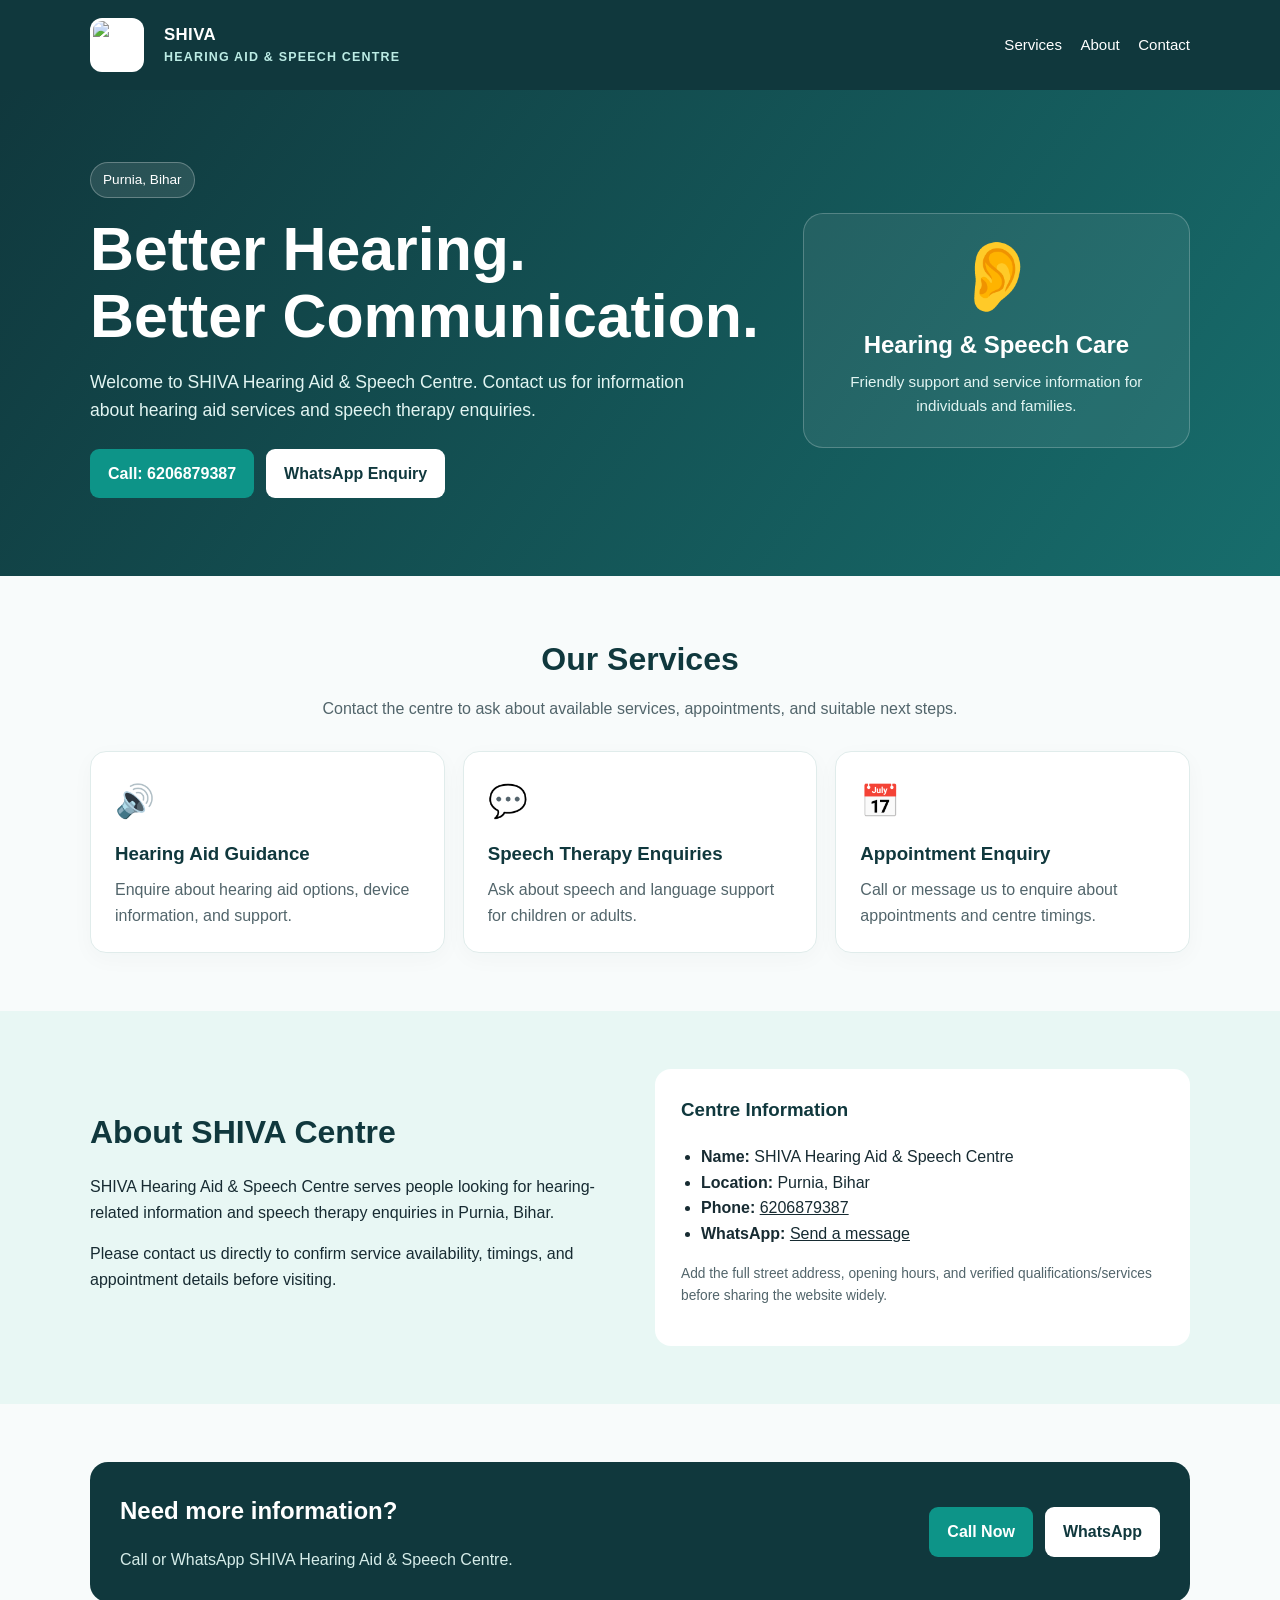
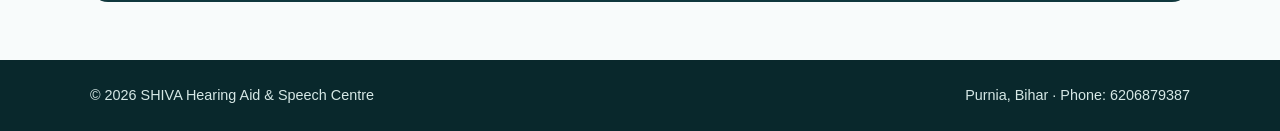
==== index.html @ d4c4bd9f "Rename html.html to index.html" ====
<!DOCTYPE html>
<html lang="en">
<head>
  <meta charset="UTF-8">
  <meta name="viewport" content="width=device-width, initial-scale=1">
  <meta name="description" content="SHIVA Hearing Aid & Speech Centre in Purnia, Bihar. Contact us for hearing aid and speech therapy enquiries.">
  <title>SHIVA Hearing Aid & Speech Centre | Purnia, Bihar</title>
  <style>
    :root{--navy:#10383d;--teal:#0d9488;--mint:#e8f7f4;--ink:#172b32;--muted:#52656b;--white:#fff}
    *{box-sizing:border-box}
    html{scroll-behavior:smooth}
    body{margin:0;font-family:Arial,Helvetica,sans-serif;color:var(--ink);line-height:1.6;background:#f8fbfb}
    a{color:inherit}
    .wrap{width:min(1100px,92%);margin:auto}
    header{background:var(--navy);color:#fff}
    nav{display:flex;align-items:center;justify-content:space-between;gap:16px;padding:18px 0;flex-wrap:wrap}
    .brand{font-weight:800;letter-spacing:.4px;font-size:1.05rem}
    .brand span{display:block;color:#bcece5;font-weight:600;font-size:.78rem;letter-spacing:1.2px}
    nav a{text-decoration:none;font-size:.94rem;margin-left:14px}
    .hero{padding:72px 0 78px;background:linear-gradient(125deg,#10383d,#176d6c);color:white}
    .hero-grid{display:grid;grid-template-columns:1.4fr .8fr;gap:35px;align-items:center}
    .eyebrow{display:inline-block;background:#ffffff1b;border:1px solid #ffffff45;padding:6px 12px;border-radius:30px;font-size:.85rem}
    h1{font-size:clamp(2.2rem,5vw,3.8rem);line-height:1.1;margin:18px 0}
    .hero p{font-size:1.1rem;color:#e2f5f2;max-width:620px}
    .actions{display:flex;gap:12px;flex-wrap:wrap;margin-top:25px}
    .btn{display:inline-block;text-decoration:none;font-weight:700;padding:12px 18px;border-radius:9px;background:var(--teal);color:#fff}
    .btn.light{background:#fff;color:var(--navy)}
    .hero-card{background:#ffffff12;border:1px solid #ffffff38;border-radius:20px;padding:28px;text-align:center}
    .ear-icon{font-size:4.3rem;line-height:1}
    .hero-card h2{margin:15px 0 6px}
    .hero-card p{font-size:.95rem;margin:0}
    section{padding:58px 0}
    .section-title{text-align:center;margin:0 0 10px;font-size:2rem;color:var(--navy)}
    .section-intro{text-align:center;max-width:680px;margin:0 auto 30px;color:var(--muted)}
    .cards{display:grid;grid-template-columns:repeat(3,1fr);gap:18px}
    .card{background:white;border:1px solid #e0eceb;border-radius:16px;padding:24px;box-shadow:0 6px 22px #10383d08}
    .icon{font-size:2rem}
    .card h3{color:var(--navy);margin:12px 0 8px}
    .card p{color:var(--muted);margin:0}
    .about{background:var(--mint)}
    .about-grid{display:grid;grid-template-columns:1fr 1fr;gap:30px;align-items:center}
    .about-panel{background:white;border-radius:16px;padding:26px}
    .about-panel ul{padding-left:20px}
    .contact-box{background:var(--navy);color:white;border-radius:18px;padding:30px;display:flex;justify-content:space-between;align-items:center;gap:20px;flex-wrap:wrap}
    .contact-box p{color:#d5ece9;margin-bottom:0}
    .contact-box h2{margin:0}
    footer{padding:24px 0;background:#09282c;color:#d6e8e6;font-size:.9rem}
    footer .wrap{display:flex;justify-content:space-between;gap:10px;flex-wrap:wrap}
    .note{font-size:.86rem;color:var(--muted)}
    @media(max-width:760px){.hero-grid,.about-grid{grid-template-columns:1fr}.hero{padding:52px 0}.hero-card{max-width:420px}.cards{grid-template-columns:1fr}.navlinks{width:100%;margin-top:8px}.navlinks a{margin:0 12px 0 0}.contact-box{align-items:flex-start}}
  
    .logo-img{width:54px;height:54px;object-fit:contain;background:#fff;border-radius:12px;padding:3px;vertical-align:middle;margin-right:10px}
    .brand-row{display:flex;align-items:center;gap:10px}
    .brand-row .brand{display:block}
    .footer-logo{width:38px;height:38px;object-fit:contain;background:#fff;border-radius:8px;padding:2px;vertical-align:middle;margin-right:8px}
  </style>
</head>
<body>
<header>
  <div class="wrap">
    <nav>
      <div class="brand-row"><img class="logo-img" src="shiva-logo.png" alt="SHIVA Hearing Aid &amp; Speech Centre logo"><div class="brand">SHIVA <span>HEARING AID &amp; SPEECH CENTRE</span></div></div>
      <div class="navlinks">
        <a href="#services">Services</a>
        <a href="#about">About</a>
        <a href="#contact">Contact</a>
      </div>
    </nav>
  </div>
</header>

<main>
  <section class="hero">
    <div class="wrap hero-grid">
      <div>
        <span class="eyebrow">Purnia, Bihar</span>
        <h1>Better Hearing.<br>Better Communication.</h1>
        <p>Welcome to SHIVA Hearing Aid &amp; Speech Centre. Contact us for information about hearing aid services and speech therapy enquiries.</p>
        <div class="actions">
          <a class="btn" href="tel:+916206879387">Call: 6206879387</a>
          <a class="btn light" href="https://wa.me/916206879387?text=Hello%20SHIVA%20Hearing%20Aid%20%26%20Speech%20Centre%2C%20I%20want%20to%20make%20an%20enquiry." target="_blank" rel="noopener">WhatsApp Enquiry</a>
        </div>
      </div>
      <div class="hero-card">
        <div class="ear-icon" aria-hidden="true">👂</div>
        <h2>Hearing &amp; Speech Care</h2>
        <p>Friendly support and service information for individuals and families.</p>
      </div>
    </div>
  </section>

  <section id="services">
    <div class="wrap">
      <h2 class="section-title">Our Services</h2>
      <p class="section-intro">Contact the centre to ask about available services, appointments, and suitable next steps.</p>
      <div class="cards">
        <article class="card">
          <div class="icon" aria-hidden="true">🔊</div>
          <h3>Hearing Aid Guidance</h3>
          <p>Enquire about hearing aid options, device information, and support.</p>
        </article>
        <article class="card">
          <div class="icon" aria-hidden="true">💬</div>
          <h3>Speech Therapy Enquiries</h3>
          <p>Ask about speech and language support for children or adults.</p>
        </article>
        <article class="card">
          <div class="icon" aria-hidden="true">📅</div>
          <h3>Appointment Enquiry</h3>
          <p>Call or message us to enquire about appointments and centre timings.</p>
        </article>
      </div>
    </div>
  </section>

  <section class="about" id="about">
    <div class="wrap about-grid">
      <div>
        <h2 class="section-title" style="text-align:left">About SHIVA Centre</h2>
        <p>SHIVA Hearing Aid &amp; Speech Centre serves people looking for hearing-related information and speech therapy enquiries in Purnia, Bihar.</p>
        <p>Please contact us directly to confirm service availability, timings, and appointment details before visiting.</p>
      </div>
      <div class="about-panel">
        <h3 style="margin-top:0;color:#10383d">Centre Information</h3>
        <ul>
          <li><strong>Name:</strong> SHIVA Hearing Aid &amp; Speech Centre</li>
          <li><strong>Location:</strong> Purnia, Bihar</li>
          <li><strong>Phone:</strong> <a href="tel:+916206879387">6206879387</a></li>
          <li><strong>WhatsApp:</strong> <a href="https://wa.me/916206879387" target="_blank" rel="noopener">Send a message</a></li>
        </ul>
        <p class="note">Add the full street address, opening hours, and verified qualifications/services before sharing the website widely.</p>
      </div>
    </div>
  </section>

  <section id="contact">
    <div class="wrap">
      <div class="contact-box">
        <div>
          <h2>Need more information?</h2>
          <p>Call or WhatsApp SHIVA Hearing Aid &amp; Speech Centre.</p>
        </div>
        <div class="actions" style="margin-top:0">
          <a class="btn" href="tel:+916206879387">Call Now</a>
          <a class="btn light" href="https://wa.me/916206879387?text=Hello%2C%20I%20want%20to%20enquire%20about%20your%20services." target="_blank" rel="noopener">WhatsApp</a>
        </div>
      </div>
    </div>
  </section>
</main>

<footer>
  <div class="wrap">
    <div>© <span id="year">2026</span> SHIVA Hearing Aid &amp; Speech Centre</div>
    <div>Purnia, Bihar · Phone: 6206879387</div>
  </div>
</footer>
</body>
</html>
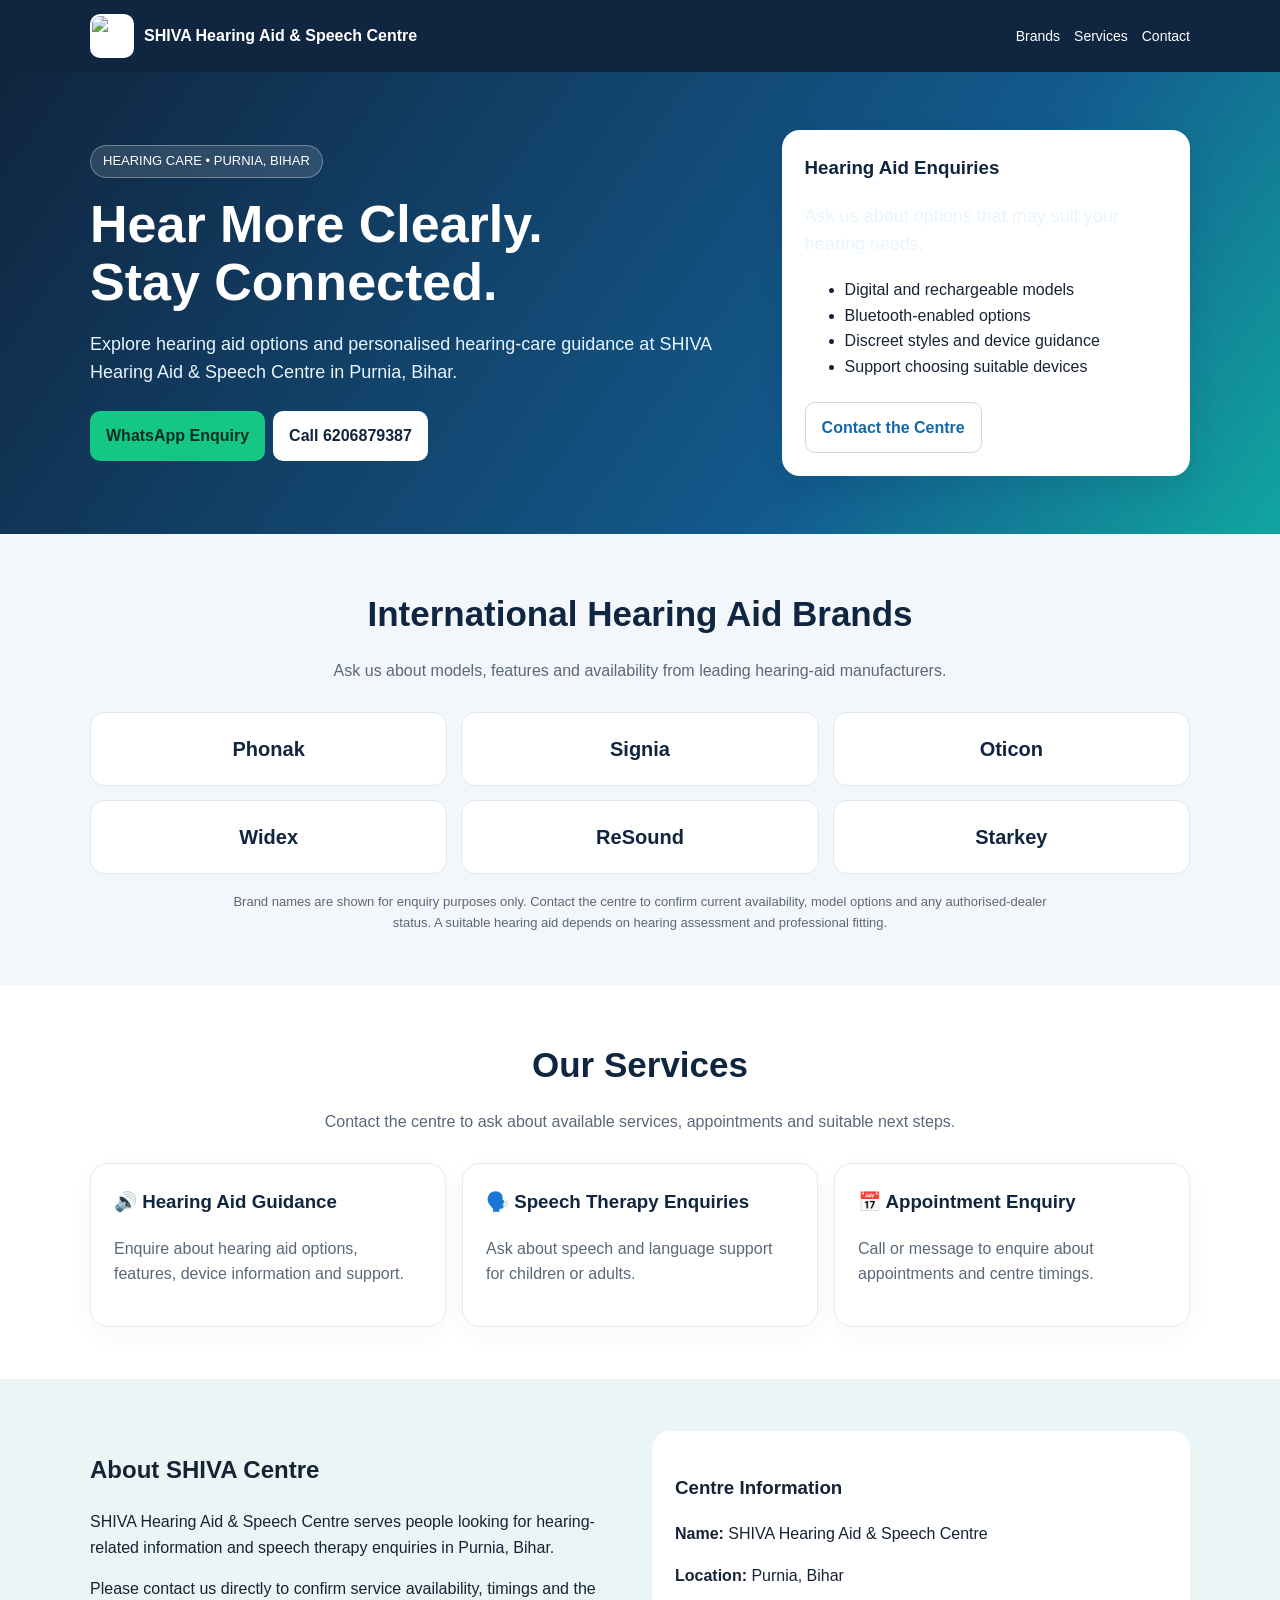
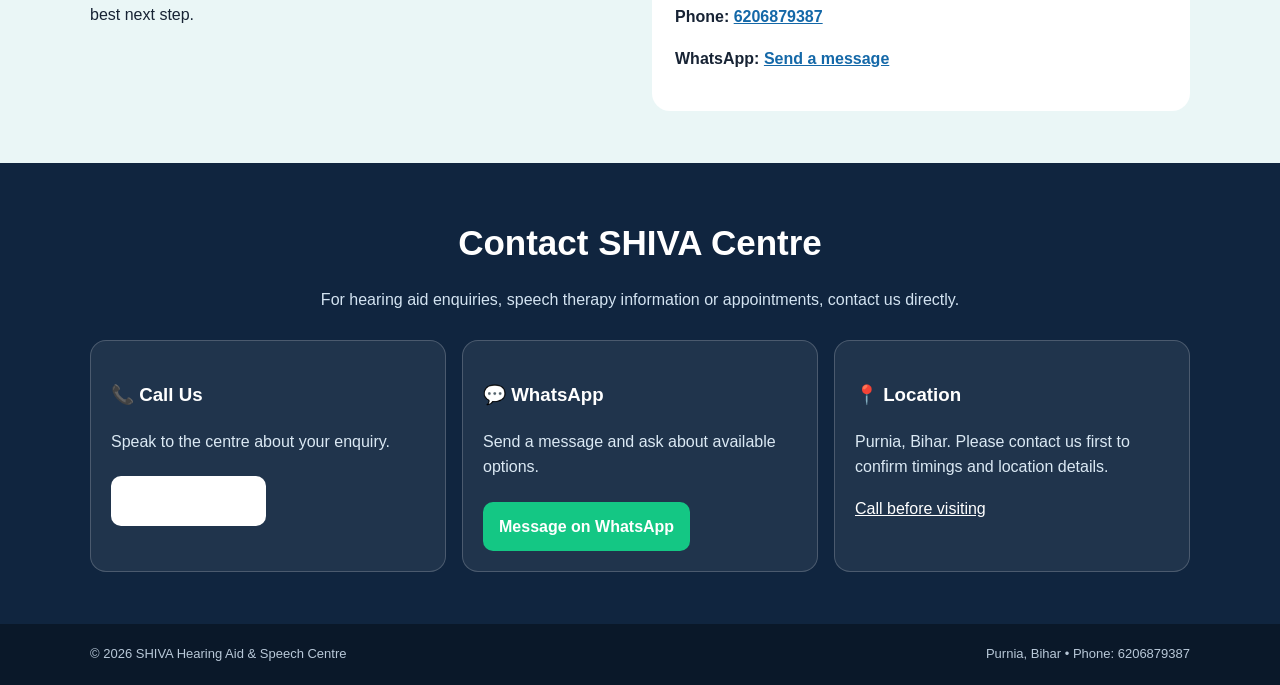
==== commit f1c41900: "Add files via upload" ====
--- a/index.html
+++ b/index.html
@@ -1,159 +1,22 @@
-<!DOCTYPE html>
-<html lang="en">
-<head>
-  <meta charset="UTF-8">
-  <meta name="viewport" content="width=device-width, initial-scale=1">
-  <meta name="description" content="SHIVA Hearing Aid & Speech Centre in Purnia, Bihar. Contact us for hearing aid and speech therapy enquiries.">
-  <title>SHIVA Hearing Aid & Speech Centre | Purnia, Bihar</title>
-  <style>
-    :root{--navy:#10383d;--teal:#0d9488;--mint:#e8f7f4;--ink:#172b32;--muted:#52656b;--white:#fff}
-    *{box-sizing:border-box}
-    html{scroll-behavior:smooth}
-    body{margin:0;font-family:Arial,Helvetica,sans-serif;color:var(--ink);line-height:1.6;background:#f8fbfb}
-    a{color:inherit}
-    .wrap{width:min(1100px,92%);margin:auto}
-    header{background:var(--navy);color:#fff}
-    nav{display:flex;align-items:center;justify-content:space-between;gap:16px;padding:18px 0;flex-wrap:wrap}
-    .brand{font-weight:800;letter-spacing:.4px;font-size:1.05rem}
-    .brand span{display:block;color:#bcece5;font-weight:600;font-size:.78rem;letter-spacing:1.2px}
-    nav a{text-decoration:none;font-size:.94rem;margin-left:14px}
-    .hero{padding:72px 0 78px;background:linear-gradient(125deg,#10383d,#176d6c);color:white}
-    .hero-grid{display:grid;grid-template-columns:1.4fr .8fr;gap:35px;align-items:center}
-    .eyebrow{display:inline-block;background:#ffffff1b;border:1px solid #ffffff45;padding:6px 12px;border-radius:30px;font-size:.85rem}
-    h1{font-size:clamp(2.2rem,5vw,3.8rem);line-height:1.1;margin:18px 0}
-    .hero p{font-size:1.1rem;color:#e2f5f2;max-width:620px}
-    .actions{display:flex;gap:12px;flex-wrap:wrap;margin-top:25px}
-    .btn{display:inline-block;text-decoration:none;font-weight:700;padding:12px 18px;border-radius:9px;background:var(--teal);color:#fff}
-    .btn.light{background:#fff;color:var(--navy)}
-    .hero-card{background:#ffffff12;border:1px solid #ffffff38;border-radius:20px;padding:28px;text-align:center}
-    .ear-icon{font-size:4.3rem;line-height:1}
-    .hero-card h2{margin:15px 0 6px}
-    .hero-card p{font-size:.95rem;margin:0}
-    section{padding:58px 0}
-    .section-title{text-align:center;margin:0 0 10px;font-size:2rem;color:var(--navy)}
-    .section-intro{text-align:center;max-width:680px;margin:0 auto 30px;color:var(--muted)}
-    .cards{display:grid;grid-template-columns:repeat(3,1fr);gap:18px}
-    .card{background:white;border:1px solid #e0eceb;border-radius:16px;padding:24px;box-shadow:0 6px 22px #10383d08}
-    .icon{font-size:2rem}
-    .card h3{color:var(--navy);margin:12px 0 8px}
-    .card p{color:var(--muted);margin:0}
-    .about{background:var(--mint)}
-    .about-grid{display:grid;grid-template-columns:1fr 1fr;gap:30px;align-items:center}
-    .about-panel{background:white;border-radius:16px;padding:26px}
-    .about-panel ul{padding-left:20px}
-    .contact-box{background:var(--navy);color:white;border-radius:18px;padding:30px;display:flex;justify-content:space-between;align-items:center;gap:20px;flex-wrap:wrap}
-    .contact-box p{color:#d5ece9;margin-bottom:0}
-    .contact-box h2{margin:0}
-    footer{padding:24px 0;background:#09282c;color:#d6e8e6;font-size:.9rem}
-    footer .wrap{display:flex;justify-content:space-between;gap:10px;flex-wrap:wrap}
-    .note{font-size:.86rem;color:var(--muted)}
-    @media(max-width:760px){.hero-grid,.about-grid{grid-template-columns:1fr}.hero{padding:52px 0}.hero-card{max-width:420px}.cards{grid-template-columns:1fr}.navlinks{width:100%;margin-top:8px}.navlinks a{margin:0 12px 0 0}.contact-box{align-items:flex-start}}
-  
-    .logo-img{width:54px;height:54px;object-fit:contain;background:#fff;border-radius:12px;padding:3px;vertical-align:middle;margin-right:10px}
-    .brand-row{display:flex;align-items:center;gap:10px}
-    .brand-row .brand{display:block}
-    .footer-logo{width:38px;height:38px;object-fit:contain;background:#fff;border-radius:8px;padding:2px;vertical-align:middle;margin-right:8px}
-  </style>
-</head>
-<body>
-<header>
-  <div class="wrap">
-    <nav>
-      <div class="brand-row"><img class="logo-img" src="shiva-logo.png" alt="SHIVA Hearing Aid &amp; Speech Centre logo"><div class="brand">SHIVA <span>HEARING AID &amp; SPEECH CENTRE</span></div></div>
-      <div class="navlinks">
-        <a href="#services">Services</a>
-        <a href="#about">About</a>
-        <a href="#contact">Contact</a>
-      </div>
-    </nav>
-  </div>
-</header>
-
+<!doctype html>
+<html lang="en"><head>
+<meta charset="utf-8"><meta name="viewport" content="width=device-width, initial-scale=1">
+<title>SHIVA Hearing Aid & Speech Centre | Purnia, Bihar</title>
+<meta name="description" content="Hearing aid enquiries, hearing-care guidance and speech therapy information in Purnia, Bihar.">
+<style>
+:root{--navy:#10253f;--blue:#1468a8;--teal:#11a6a0;--light:#f3f7fb;--ink:#172334;--muted:#5a6878}
+*{box-sizing:border-box}html{scroll-behavior:smooth}body{margin:0;font-family:Arial,Helvetica,sans-serif;color:var(--ink);line-height:1.6}
+.wrap{width:min(1100px,92%);margin:auto}header{background:var(--navy);color:white;padding:14px 0;position:sticky;top:0;z-index:3}
+.nav{display:flex;align-items:center;justify-content:space-between;gap:15px;flex-wrap:wrap}.brand{display:flex;align-items:center;gap:10px;font-weight:800}.brand img{width:44px;height:44px;object-fit:contain;background:white;border-radius:10px;padding:2px}.nav a{color:white;text-decoration:none;margin-left:14px;font-size:14px}
+.hero{background:linear-gradient(125deg,#10253f,#135b8e 68%,#11a6a0);color:white;padding:58px 0}.hero-grid{display:grid;grid-template-columns:1.3fr .8fr;gap:28px;align-items:center}.pill{display:inline-block;background:#ffffff20;border:1px solid #ffffff50;border-radius:25px;padding:5px 12px;font-size:13px}.hero h1{font-size:clamp(32px,5vw,52px);line-height:1.12;margin:17px 0}.hero p{font-size:18px;color:#e7f5ff}.panel,.card,.info{background:white;color:var(--ink);border-radius:18px;padding:23px;box-shadow:0 10px 28px #00172d18}.panel h3,.card h3{color:var(--navy);margin-top:0}.btn{display:inline-block;text-decoration:none;font-weight:bold;border-radius:10px;padding:12px 16px;margin:6px 8px 0 0}.green{background:#14c784;color:#062d25}.white{background:white;color:var(--navy)}.outline{border:1px solid #cbd8e5;color:var(--blue)}
+section{padding:52px 0}.head{text-align:center;max-width:750px;margin:0 auto 28px}.head h2{font-size:clamp(26px,3vw,35px);color:var(--navy);margin:0 0 8px}.head p,.muted{color:var(--muted)}.grid{display:grid;grid-template-columns:repeat(3,1fr);gap:16px}.card{border:1px solid #e2eaf2;box-shadow:0 8px 24px #122e4a0a}.brands{background:var(--light)}.brand-grid{display:grid;grid-template-columns:repeat(3,1fr);gap:14px}.brand-tile{text-align:center;background:white;border:1px solid #dce8f2;border-radius:14px;padding:20px;font-size:20px;font-weight:800;color:var(--navy)}.note{text-align:center;color:var(--muted);font-size:13px;margin:18px auto 0;max-width:850px}.about{background:#eaf6f6}.about-grid{display:grid;grid-template-columns:1fr 1fr;gap:24px}.info{box-shadow:none}.info a{color:var(--blue);font-weight:bold}.contact{background:var(--navy);color:white}.contact .head h2{color:white}.contact .head p{color:#d3e3f1}.contact-grid{display:grid;grid-template-columns:repeat(3,1fr);gap:16px}.contact-card{background:#ffffff12;border:1px solid #ffffff30;border-radius:16px;padding:20px}.contact-card p{color:#dbe9f4}.contact-card a{color:white}.footer{background:#0a1829;color:#b8c8d8;padding:20px 0;font-size:13px}.foot{display:flex;justify-content:space-between;gap:10px;flex-wrap:wrap}
+@media(max-width:740px){.hero-grid,.about-grid,.grid,.brand-grid,.contact-grid{grid-template-columns:1fr}.nav{align-items:flex-start;flex-direction:column}.nav a{margin:0 12px 0 0}.hero{padding:42px 0}section{padding:40px 0}}
+</style></head><body>
+<header><div class="wrap nav"><div class="brand"><img src="shiva-logo.png" alt="SHIVA Centre logo"><span>SHIVA Hearing Aid &amp; Speech Centre</span></div><nav><a href="#brands">Brands</a><a href="#services">Services</a><a href="#contact">Contact</a></nav></div></header>
 <main>
-  <section class="hero">
-    <div class="wrap hero-grid">
-      <div>
-        <span class="eyebrow">Purnia, Bihar</span>
-        <h1>Better Hearing.<br>Better Communication.</h1>
-        <p>Welcome to SHIVA Hearing Aid &amp; Speech Centre. Contact us for information about hearing aid services and speech therapy enquiries.</p>
-        <div class="actions">
-          <a class="btn" href="tel:+916206879387">Call: 6206879387</a>
-          <a class="btn light" href="https://wa.me/916206879387?text=Hello%20SHIVA%20Hearing%20Aid%20%26%20Speech%20Centre%2C%20I%20want%20to%20make%20an%20enquiry." target="_blank" rel="noopener">WhatsApp Enquiry</a>
-        </div>
-      </div>
-      <div class="hero-card">
-        <div class="ear-icon" aria-hidden="true">👂</div>
-        <h2>Hearing &amp; Speech Care</h2>
-        <p>Friendly support and service information for individuals and families.</p>
-      </div>
-    </div>
-  </section>
-
-  <section id="services">
-    <div class="wrap">
-      <h2 class="section-title">Our Services</h2>
-      <p class="section-intro">Contact the centre to ask about available services, appointments, and suitable next steps.</p>
-      <div class="cards">
-        <article class="card">
-          <div class="icon" aria-hidden="true">🔊</div>
-          <h3>Hearing Aid Guidance</h3>
-          <p>Enquire about hearing aid options, device information, and support.</p>
-        </article>
-        <article class="card">
-          <div class="icon" aria-hidden="true">💬</div>
-          <h3>Speech Therapy Enquiries</h3>
-          <p>Ask about speech and language support for children or adults.</p>
-        </article>
-        <article class="card">
-          <div class="icon" aria-hidden="true">📅</div>
-          <h3>Appointment Enquiry</h3>
-          <p>Call or message us to enquire about appointments and centre timings.</p>
-        </article>
-      </div>
-    </div>
-  </section>
-
-  <section class="about" id="about">
-    <div class="wrap about-grid">
-      <div>
-        <h2 class="section-title" style="text-align:left">About SHIVA Centre</h2>
-        <p>SHIVA Hearing Aid &amp; Speech Centre serves people looking for hearing-related information and speech therapy enquiries in Purnia, Bihar.</p>
-        <p>Please contact us directly to confirm service availability, timings, and appointment details before visiting.</p>
-      </div>
-      <div class="about-panel">
-        <h3 style="margin-top:0;color:#10383d">Centre Information</h3>
-        <ul>
-          <li><strong>Name:</strong> SHIVA Hearing Aid &amp; Speech Centre</li>
-          <li><strong>Location:</strong> Purnia, Bihar</li>
-          <li><strong>Phone:</strong> <a href="tel:+916206879387">6206879387</a></li>
-          <li><strong>WhatsApp:</strong> <a href="https://wa.me/916206879387" target="_blank" rel="noopener">Send a message</a></li>
-        </ul>
-        <p class="note">Add the full street address, opening hours, and verified qualifications/services before sharing the website widely.</p>
-      </div>
-    </div>
-  </section>
-
-  <section id="contact">
-    <div class="wrap">
-      <div class="contact-box">
-        <div>
-          <h2>Need more information?</h2>
-          <p>Call or WhatsApp SHIVA Hearing Aid &amp; Speech Centre.</p>
-        </div>
-        <div class="actions" style="margin-top:0">
-          <a class="btn" href="tel:+916206879387">Call Now</a>
-          <a class="btn light" href="https://wa.me/916206879387?text=Hello%2C%20I%20want%20to%20enquire%20about%20your%20services." target="_blank" rel="noopener">WhatsApp</a>
-        </div>
-      </div>
-    </div>
-  </section>
-</main>
-
-<footer>
-  <div class="wrap">
-    <div>© <span id="year">2026</span> SHIVA Hearing Aid &amp; Speech Centre</div>
-    <div>Purnia, Bihar · Phone: 6206879387</div>
-  </div>
-</footer>
-</body>
-</html>
+<section class="hero"><div class="wrap hero-grid"><div><span class="pill">HEARING CARE • PURNIA, BIHAR</span><h1>Hear More Clearly.<br>Stay Connected.</h1><p>Explore hearing aid options and personalised hearing-care guidance at SHIVA Hearing Aid &amp; Speech Centre in Purnia, Bihar.</p><a class="btn green" href="https://wa.me/916206879387?text=Hello%20SHIVA%20Centre%2C%20I%20want%20to%20enquire%20about%20hearing%20aids" target="_blank" rel="noopener">WhatsApp Enquiry</a><a class="btn white" href="tel:+916206879387">Call 6206879387</a></div><aside class="panel"><h3>Hearing Aid Enquiries</h3><p>Ask us about options that may suit your hearing needs.</p><ul><li>Digital and rechargeable models</li><li>Bluetooth-enabled options</li><li>Discreet styles and device guidance</li><li>Support choosing suitable devices</li></ul><a class="btn outline" href="#contact">Contact the Centre</a></aside></div></section>
+<section id="brands" class="brands"><div class="wrap"><div class="head"><h2>International Hearing Aid Brands</h2><p>Ask us about models, features and availability from leading hearing-aid manufacturers.</p></div><div class="brand-grid"><div class="brand-tile">Phonak</div><div class="brand-tile">Signia</div><div class="brand-tile">Oticon</div><div class="brand-tile">Widex</div><div class="brand-tile">ReSound</div><div class="brand-tile">Starkey</div></div><p class="note">Brand names are shown for enquiry purposes only. Contact the centre to confirm current availability, model options and any authorised-dealer status. A suitable hearing aid depends on hearing assessment and professional fitting.</p></div></section>
+<section id="services"><div class="wrap"><div class="head"><h2>Our Services</h2><p>Contact the centre to ask about available services, appointments and suitable next steps.</p></div><div class="grid"><article class="card"><h3>🔊 Hearing Aid Guidance</h3><p class="muted">Enquire about hearing aid options, features, device information and support.</p></article><article class="card"><h3>🗣️ Speech Therapy Enquiries</h3><p class="muted">Ask about speech and language support for children or adults.</p></article><article class="card"><h3>📅 Appointment Enquiry</h3><p class="muted">Call or message to enquire about appointments and centre timings.</p></article></div></div></section>
+<section class="about"><div class="wrap about-grid"><div><h2>About SHIVA Centre</h2><p>SHIVA Hearing Aid &amp; Speech Centre serves people looking for hearing-related information and speech therapy enquiries in Purnia, Bihar.</p><p>Please contact us directly to confirm service availability, timings and the best next step.</p></div><div class="info"><h3>Centre Information</h3><p><b>Name:</b> SHIVA Hearing Aid &amp; Speech Centre</p><p><b>Location:</b> Purnia, Bihar</p><p><b>Phone:</b> <a href="tel:+916206879387">6206879387</a></p><p><b>WhatsApp:</b> <a href="https://wa.me/916206879387?text=Hello%20SHIVA%20Centre" target="_blank" rel="noopener">Send a message</a></p></div></div></section>
+<section id="contact" class="contact"><div class="wrap"><div class="head"><h2>Contact SHIVA Centre</h2><p>For hearing aid enquiries, speech therapy information or appointments, contact us directly.</p></div><div class="contact-grid"><div class="contact-card"><h3>📞 Call Us</h3><p>Speak to the centre about your enquiry.</p><a class="btn white" href="tel:+916206879387">Call 6206879387</a></div><div class="contact-card"><h3>💬 WhatsApp</h3><p>Send a message and ask about available options.</p><a class="btn green" href="https://wa.me/916206879387?text=Hello%20SHIVA%20Centre" target="_blank" rel="noopener">Message on WhatsApp</a></div><div class="contact-card"><h3>📍 Location</h3><p>Purnia, Bihar. Please contact us first to confirm timings and location details.</p><a href="tel:+916206879387">Call before visiting</a></div></div></div></section>
+</main><footer class="footer"><div class="wrap foot"><span>© 2026 SHIVA Hearing Aid &amp; Speech Centre</span><span>Purnia, Bihar • Phone: 6206879387</span></div></footer></body></html>
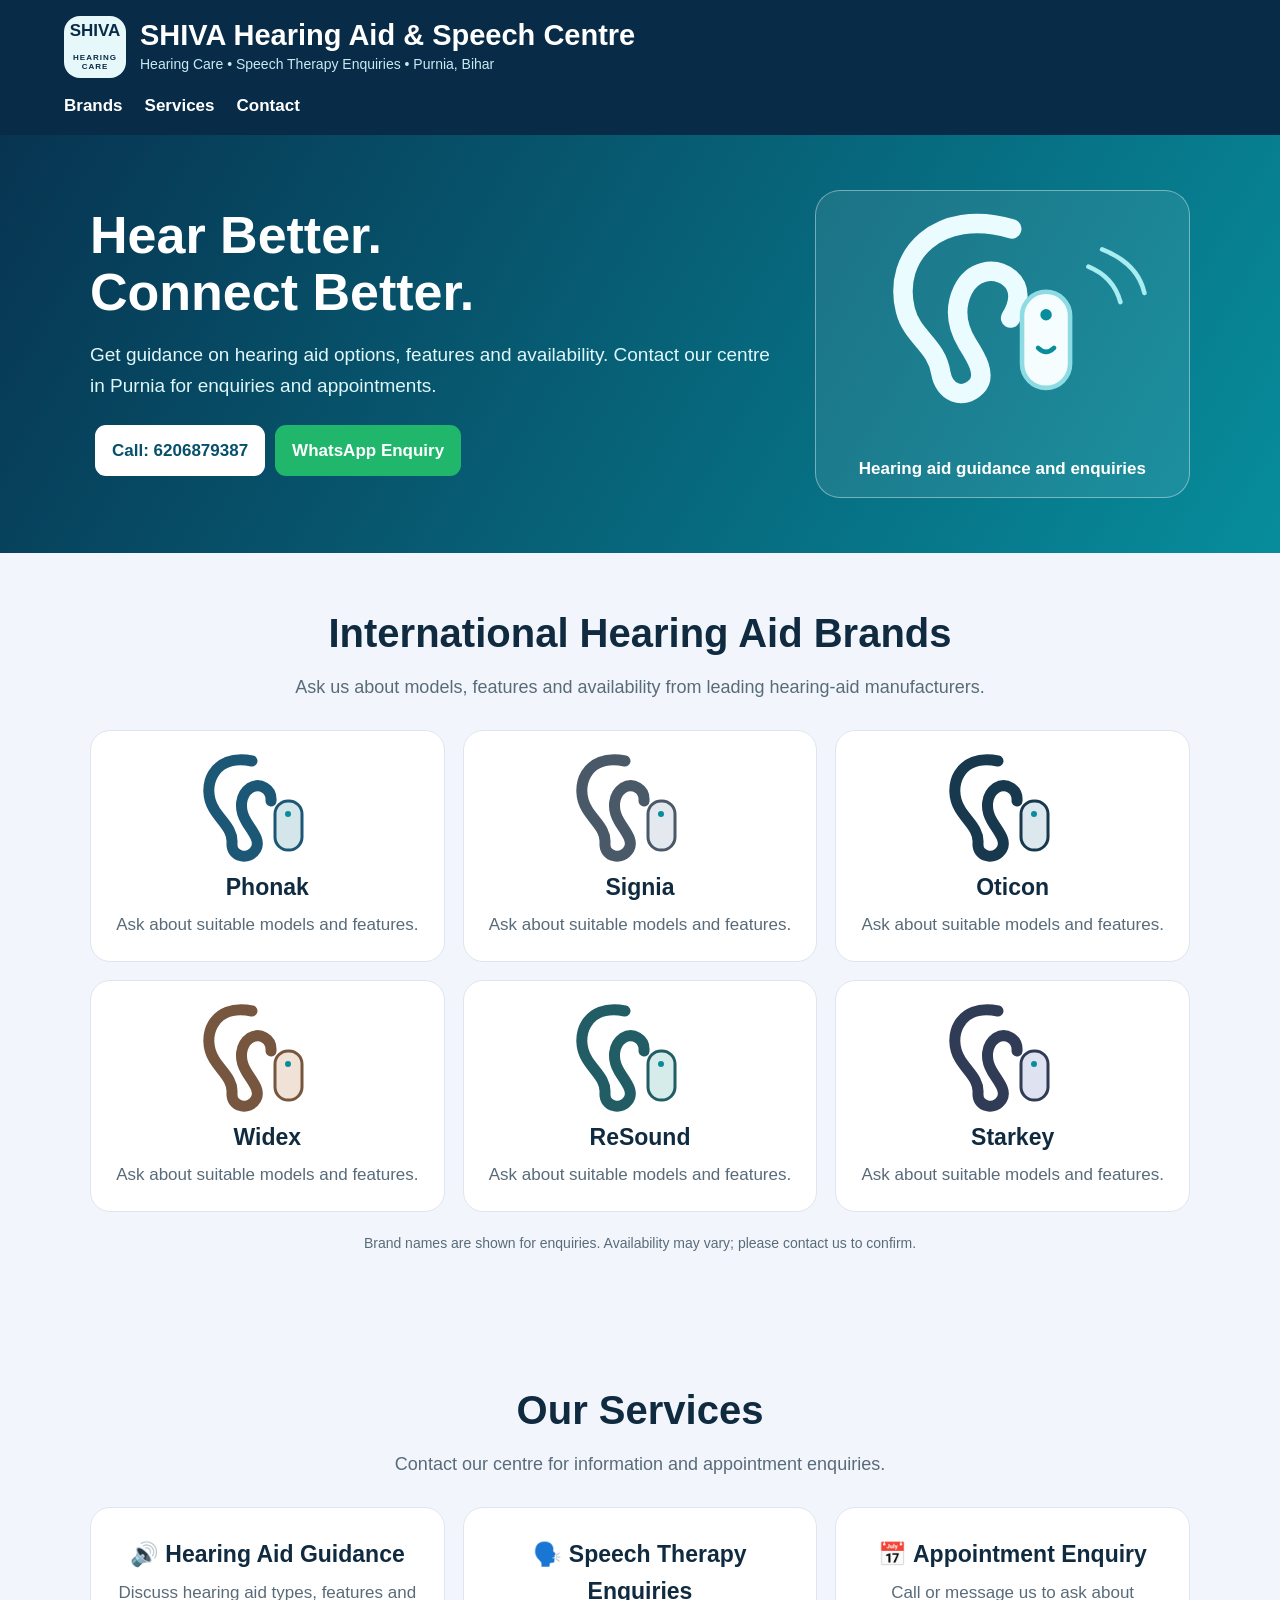
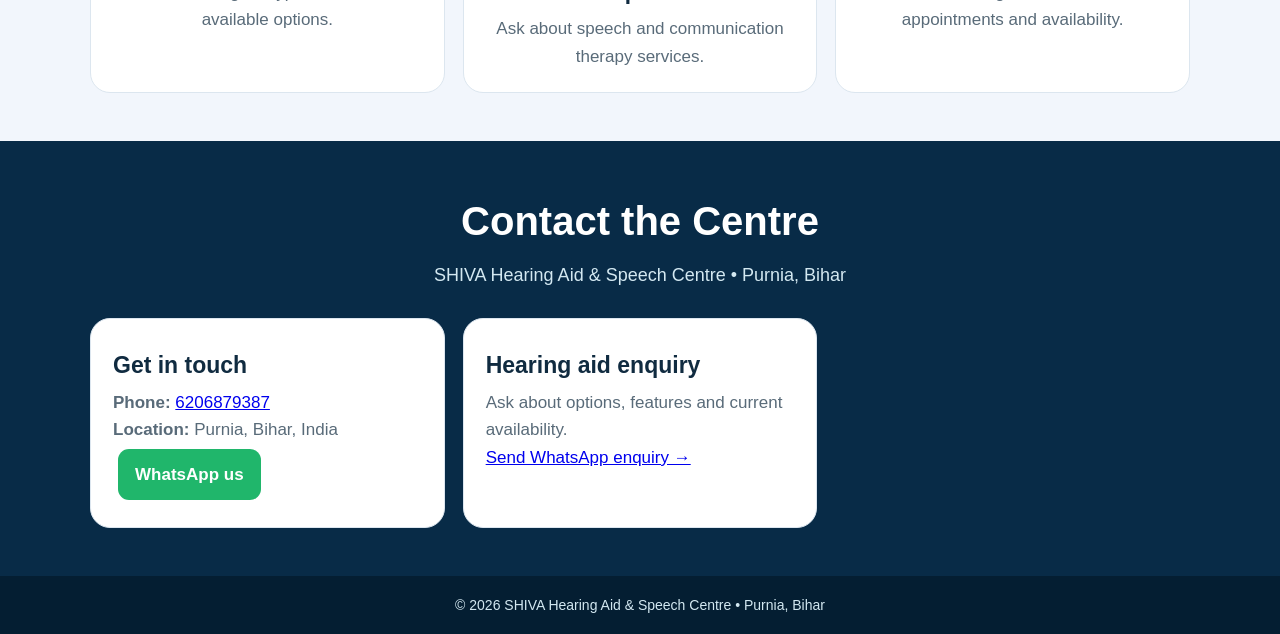
==== commit 6efb758a: "Add files via upload" ====
--- a/index.html
+++ b/index.html
@@ -1,22 +1,20 @@
 <!doctype html>
-<html lang="en"><head>
-<meta charset="utf-8"><meta name="viewport" content="width=device-width, initial-scale=1">
-<title>SHIVA Hearing Aid & Speech Centre | Purnia, Bihar</title>
-<meta name="description" content="Hearing aid enquiries, hearing-care guidance and speech therapy information in Purnia, Bihar.">
+<html lang="en"><head><meta charset="utf-8"><meta name="viewport" content="width=device-width,initial-scale=1">
+<title>SHIVA Hearing Aid & Speech Centre | Purnia</title>
+<meta name="description" content="SHIVA Hearing Aid & Speech Centre in Purnia, Bihar. Hearing aid guidance and speech therapy enquiries. Call 6206879387.">
 <style>
-:root{--navy:#10253f;--blue:#1468a8;--teal:#11a6a0;--light:#f3f7fb;--ink:#172334;--muted:#5a6878}
-*{box-sizing:border-box}html{scroll-behavior:smooth}body{margin:0;font-family:Arial,Helvetica,sans-serif;color:var(--ink);line-height:1.6}
-.wrap{width:min(1100px,92%);margin:auto}header{background:var(--navy);color:white;padding:14px 0;position:sticky;top:0;z-index:3}
-.nav{display:flex;align-items:center;justify-content:space-between;gap:15px;flex-wrap:wrap}.brand{display:flex;align-items:center;gap:10px;font-weight:800}.brand img{width:44px;height:44px;object-fit:contain;background:white;border-radius:10px;padding:2px}.nav a{color:white;text-decoration:none;margin-left:14px;font-size:14px}
-.hero{background:linear-gradient(125deg,#10253f,#135b8e 68%,#11a6a0);color:white;padding:58px 0}.hero-grid{display:grid;grid-template-columns:1.3fr .8fr;gap:28px;align-items:center}.pill{display:inline-block;background:#ffffff20;border:1px solid #ffffff50;border-radius:25px;padding:5px 12px;font-size:13px}.hero h1{font-size:clamp(32px,5vw,52px);line-height:1.12;margin:17px 0}.hero p{font-size:18px;color:#e7f5ff}.panel,.card,.info{background:white;color:var(--ink);border-radius:18px;padding:23px;box-shadow:0 10px 28px #00172d18}.panel h3,.card h3{color:var(--navy);margin-top:0}.btn{display:inline-block;text-decoration:none;font-weight:bold;border-radius:10px;padding:12px 16px;margin:6px 8px 0 0}.green{background:#14c784;color:#062d25}.white{background:white;color:var(--navy)}.outline{border:1px solid #cbd8e5;color:var(--blue)}
-section{padding:52px 0}.head{text-align:center;max-width:750px;margin:0 auto 28px}.head h2{font-size:clamp(26px,3vw,35px);color:var(--navy);margin:0 0 8px}.head p,.muted{color:var(--muted)}.grid{display:grid;grid-template-columns:repeat(3,1fr);gap:16px}.card{border:1px solid #e2eaf2;box-shadow:0 8px 24px #122e4a0a}.brands{background:var(--light)}.brand-grid{display:grid;grid-template-columns:repeat(3,1fr);gap:14px}.brand-tile{text-align:center;background:white;border:1px solid #dce8f2;border-radius:14px;padding:20px;font-size:20px;font-weight:800;color:var(--navy)}.note{text-align:center;color:var(--muted);font-size:13px;margin:18px auto 0;max-width:850px}.about{background:#eaf6f6}.about-grid{display:grid;grid-template-columns:1fr 1fr;gap:24px}.info{box-shadow:none}.info a{color:var(--blue);font-weight:bold}.contact{background:var(--navy);color:white}.contact .head h2{color:white}.contact .head p{color:#d3e3f1}.contact-grid{display:grid;grid-template-columns:repeat(3,1fr);gap:16px}.contact-card{background:#ffffff12;border:1px solid #ffffff30;border-radius:16px;padding:20px}.contact-card p{color:#dbe9f4}.contact-card a{color:white}.footer{background:#0a1829;color:#b8c8d8;padding:20px 0;font-size:13px}.foot{display:flex;justify-content:space-between;gap:10px;flex-wrap:wrap}
-@media(max-width:740px){.hero-grid,.about-grid,.grid,.brand-grid,.contact-grid{grid-template-columns:1fr}.nav{align-items:flex-start;flex-direction:column}.nav a{margin:0 12px 0 0}.hero{padding:42px 0}section{padding:40px 0}}
+*{box-sizing:border-box}body{margin:0;font:17px/1.6 Arial,sans-serif;color:#102b40;background:#f2f6fc}header{background:#082b47;color:white;padding:16px 5%;position:sticky;top:0}.head{display:flex;align-items:center;gap:14px}.logo{width:62px;height:62px;border-radius:16px;background:#e7f8fb;color:#082b47;display:grid;place-items:center;text-align:center;font-weight:bold;font-size:17px;line-height:1.1;flex-shrink:0}.logo small{font-size:8px;letter-spacing:1px}h1{font-size:clamp(20px,3vw,29px);line-height:1.2;margin:0}nav{display:flex;gap:22px;margin-top:14px;flex-wrap:wrap}nav a{color:white;text-decoration:none;font-weight:bold}.hero{padding:55px 5%;background:linear-gradient(120deg,#073451,#078d9c);color:white}.wrap{max-width:1100px;margin:auto}.hero-grid{display:grid;grid-template-columns:1.3fr .7fr;gap:28px;align-items:center}.hero h2{font-size:clamp(34px,5vw,52px);line-height:1.1;margin:0}.hero p{color:#e0f7fa;font-size:19px}.btn{display:inline-block;padding:12px 17px;border-radius:11px;text-decoration:none;font-weight:bold;margin:5px}.white{background:white;color:#07506b}.green{background:#20b66b;color:white}.art{border:1px solid #ffffff66;border-radius:25px;background:#ffffff16;padding:15px;text-align:center}.section{padding:48px 5%}.section h2{text-align:center;font-size:clamp(28px,4vw,40px);margin:0 0 8px}.lead{text-align:center;color:#596b79;max-width:720px;margin:0 auto 28px;font-size:18px}.grid{display:grid;grid-template-columns:repeat(3,minmax(0,1fr));gap:18px}.card{background:white;border:1px solid #dce6ef;border-radius:20px;padding:22px;text-align:center}.card h3{margin:6px 0;font-size:23px}.card p{color:#596b79;margin:0}.device{width:100%;max-width:180px;height:110px;margin:auto;display:block}.contact{background:#082b47;color:white}.contact .lead{color:#d3e8f1}.contact .card{text-align:left;color:#102b40}.footer{text-align:center;background:#041e32;color:#d3e8f1;padding:18px;font-size:14px}@media(max-width:700px){.hero-grid{grid-template-columns:1fr}.art{max-width:360px;margin:auto}.grid{grid-template-columns:repeat(2,minmax(0,1fr))}}@media(max-width:470px){.grid{grid-template-columns:1fr}header{padding:13px 17px}.hero,.section{padding:38px 17px}.logo{width:54px;height:54px}}
 </style></head><body>
-<header><div class="wrap nav"><div class="brand"><img src="shiva-logo.png" alt="SHIVA Centre logo"><span>SHIVA Hearing Aid &amp; Speech Centre</span></div><nav><a href="#brands">Brands</a><a href="#services">Services</a><a href="#contact">Contact</a></nav></div></header>
-<main>
-<section class="hero"><div class="wrap hero-grid"><div><span class="pill">HEARING CARE • PURNIA, BIHAR</span><h1>Hear More Clearly.<br>Stay Connected.</h1><p>Explore hearing aid options and personalised hearing-care guidance at SHIVA Hearing Aid &amp; Speech Centre in Purnia, Bihar.</p><a class="btn green" href="https://wa.me/916206879387?text=Hello%20SHIVA%20Centre%2C%20I%20want%20to%20enquire%20about%20hearing%20aids" target="_blank" rel="noopener">WhatsApp Enquiry</a><a class="btn white" href="tel:+916206879387">Call 6206879387</a></div><aside class="panel"><h3>Hearing Aid Enquiries</h3><p>Ask us about options that may suit your hearing needs.</p><ul><li>Digital and rechargeable models</li><li>Bluetooth-enabled options</li><li>Discreet styles and device guidance</li><li>Support choosing suitable devices</li></ul><a class="btn outline" href="#contact">Contact the Centre</a></aside></div></section>
-<section id="brands" class="brands"><div class="wrap"><div class="head"><h2>International Hearing Aid Brands</h2><p>Ask us about models, features and availability from leading hearing-aid manufacturers.</p></div><div class="brand-grid"><div class="brand-tile">Phonak</div><div class="brand-tile">Signia</div><div class="brand-tile">Oticon</div><div class="brand-tile">Widex</div><div class="brand-tile">ReSound</div><div class="brand-tile">Starkey</div></div><p class="note">Brand names are shown for enquiry purposes only. Contact the centre to confirm current availability, model options and any authorised-dealer status. A suitable hearing aid depends on hearing assessment and professional fitting.</p></div></section>
-<section id="services"><div class="wrap"><div class="head"><h2>Our Services</h2><p>Contact the centre to ask about available services, appointments and suitable next steps.</p></div><div class="grid"><article class="card"><h3>🔊 Hearing Aid Guidance</h3><p class="muted">Enquire about hearing aid options, features, device information and support.</p></article><article class="card"><h3>🗣️ Speech Therapy Enquiries</h3><p class="muted">Ask about speech and language support for children or adults.</p></article><article class="card"><h3>📅 Appointment Enquiry</h3><p class="muted">Call or message to enquire about appointments and centre timings.</p></article></div></div></section>
-<section class="about"><div class="wrap about-grid"><div><h2>About SHIVA Centre</h2><p>SHIVA Hearing Aid &amp; Speech Centre serves people looking for hearing-related information and speech therapy enquiries in Purnia, Bihar.</p><p>Please contact us directly to confirm service availability, timings and the best next step.</p></div><div class="info"><h3>Centre Information</h3><p><b>Name:</b> SHIVA Hearing Aid &amp; Speech Centre</p><p><b>Location:</b> Purnia, Bihar</p><p><b>Phone:</b> <a href="tel:+916206879387">6206879387</a></p><p><b>WhatsApp:</b> <a href="https://wa.me/916206879387?text=Hello%20SHIVA%20Centre" target="_blank" rel="noopener">Send a message</a></p></div></div></section>
-<section id="contact" class="contact"><div class="wrap"><div class="head"><h2>Contact SHIVA Centre</h2><p>For hearing aid enquiries, speech therapy information or appointments, contact us directly.</p></div><div class="contact-grid"><div class="contact-card"><h3>📞 Call Us</h3><p>Speak to the centre about your enquiry.</p><a class="btn white" href="tel:+916206879387">Call 6206879387</a></div><div class="contact-card"><h3>💬 WhatsApp</h3><p>Send a message and ask about available options.</p><a class="btn green" href="https://wa.me/916206879387?text=Hello%20SHIVA%20Centre" target="_blank" rel="noopener">Message on WhatsApp</a></div><div class="contact-card"><h3>📍 Location</h3><p>Purnia, Bihar. Please contact us first to confirm timings and location details.</p><a href="tel:+916206879387">Call before visiting</a></div></div></div></section>
-</main><footer class="footer"><div class="wrap foot"><span>© 2026 SHIVA Hearing Aid &amp; Speech Centre</span><span>Purnia, Bihar • Phone: 6206879387</span></div></footer></body></html>+<header><div class="head"><div class="logo">SHIVA<br><small>HEARING CARE</small></div><div><h1>SHIVA Hearing Aid &amp; Speech Centre</h1><div style="color:#c8eaf3;font-size:14px">Hearing Care • Speech Therapy Enquiries • Purnia, Bihar</div></div></div><nav><a href="#brands">Brands</a><a href="#services">Services</a><a href="#contact">Contact</a></nav></header>
+<section class="hero"><div class="wrap hero-grid"><div><h2>Hear Better.<br>Connect Better.</h2><p>Get guidance on hearing aid options, features and availability. Contact our centre in Purnia for enquiries and appointments.</p><a class="btn white" href="tel:+916206879387">Call: 6206879387</a><a class="btn green" href="https://wa.me/916206879387?text=Hello%20SHIVA%20Hearing%20Aid%20Centre">WhatsApp Enquiry</a></div><div class="art"><svg viewBox="0 0 300 210" width="100%" role="img" aria-label="Hearing aid illustration"><path d="M158 20C94 1 53 43 65 91c6 24 27 30 31 55 3 17 19 24 31 12 10-10-1-27-8-38-9-15-11-31-4-46 8-17 27-22 41-11 12 10 7 25 1 35" fill="none" stroke="#eafcff" stroke-width="17" stroke-linecap="round"/><rect x="167" y="75" width="42" height="84" rx="21" fill="#f5fdff" stroke="#8edce3" stroke-width="4"/><circle cx="188" cy="95" r="5" fill="#078d9c"/><path d="M181 124q7 7 14 0" fill="none" stroke="#078d9c" stroke-width="4" stroke-linecap="round"/><path d="M225 53q22 9 28 31M237 38q31 12 37 38" fill="none" stroke="#a8edf1" stroke-width="4" stroke-linecap="round"/></svg><strong>Hearing aid guidance and enquiries</strong></div></div></section>
+<section class="section" id="brands"><div class="wrap"><h2>International Hearing Aid Brands</h2><p class="lead">Ask us about models, features and availability from leading hearing-aid manufacturers.</p><div class="grid">
+<div class="card"><svg class="device" viewBox="0 0 180 110"><path d="M75 8C35 0 24 35 37 56c7 12 19 20 18 34-1 14 17 18 24 6 5-9-5-19-10-28-7-12-6-26 4-33 10-6 22 1 21 13" fill="none" stroke="#1c5876" stroke-width="11" stroke-linecap="round"/><rect x="98" y="48" width="27" height="49" rx="13" fill="#d5e6eb" stroke="#1c5876" stroke-width="3"/><circle cx="111" cy="61" r="3" fill="#078d9c"/></svg><h3>Phonak</h3><p>Ask about suitable models and features.</p></div>
+<div class="card"><svg class="device" viewBox="0 0 180 110"><path d="M75 8C35 0 24 35 37 56c7 12 19 20 18 34-1 14 17 18 24 6 5-9-5-19-10-28-7-12-6-26 4-33 10-6 22 1 21 13" fill="none" stroke="#4a5968" stroke-width="11" stroke-linecap="round"/><rect x="98" y="48" width="27" height="49" rx="13" fill="#e4e9ef" stroke="#4a5968" stroke-width="3"/><circle cx="111" cy="61" r="3" fill="#078d9c"/></svg><h3>Signia</h3><p>Ask about suitable models and features.</p></div>
+<div class="card"><svg class="device" viewBox="0 0 180 110"><path d="M75 8C35 0 24 35 37 56c7 12 19 20 18 34-1 14 17 18 24 6 5-9-5-19-10-28-7-12-6-26 4-33 10-6 22 1 21 13" fill="none" stroke="#18384e" stroke-width="11" stroke-linecap="round"/><rect x="98" y="48" width="27" height="49" rx="13" fill="#dce8ed" stroke="#18384e" stroke-width="3"/><circle cx="111" cy="61" r="3" fill="#078d9c"/></svg><h3>Oticon</h3><p>Ask about suitable models and features.</p></div>
+<div class="card"><svg class="device" viewBox="0 0 180 110"><path d="M75 8C35 0 24 35 37 56c7 12 19 20 18 34-1 14 17 18 24 6 5-9-5-19-10-28-7-12-6-26 4-33 10-6 22 1 21 13" fill="none" stroke="#76563f" stroke-width="11" stroke-linecap="round"/><rect x="98" y="48" width="27" height="49" rx="13" fill="#f0e2d6" stroke="#76563f" stroke-width="3"/><circle cx="111" cy="61" r="3" fill="#078d9c"/></svg><h3>Widex</h3><p>Ask about suitable models and features.</p></div>
+<div class="card"><svg class="device" viewBox="0 0 180 110"><path d="M75 8C35 0 24 35 37 56c7 12 19 20 18 34-1 14 17 18 24 6 5-9-5-19-10-28-7-12-6-26 4-33 10-6 22 1 21 13" fill="none" stroke="#225c65" stroke-width="11" stroke-linecap="round"/><rect x="98" y="48" width="27" height="49" rx="13" fill="#d5eceb" stroke="#225c65" stroke-width="3"/><circle cx="111" cy="61" r="3" fill="#078d9c"/></svg><h3>ReSound</h3><p>Ask about suitable models and features.</p></div>
+<div class="card"><svg class="device" viewBox="0 0 180 110"><path d="M75 8C35 0 24 35 37 56c7 12 19 20 18 34-1 14 17 18 24 6 5-9-5-19-10-28-7-12-6-26 4-33 10-6 22 1 21 13" fill="none" stroke="#303b55" stroke-width="11" stroke-linecap="round"/><rect x="98" y="48" width="27" height="49" rx="13" fill="#dfe2f0" stroke="#303b55" stroke-width="3"/><circle cx="111" cy="61" r="3" fill="#078d9c"/></svg><h3>Starkey</h3><p>Ask about suitable models and features.</p></div>
+</div><p class="lead" style="font-size:14px;margin-top:20px">Brand names are shown for enquiries. Availability may vary; please contact us to confirm.</p></div></section>
+<section class="section" id="services"><div class="wrap"><h2>Our Services</h2><p class="lead">Contact our centre for information and appointment enquiries.</p><div class="grid"><div class="card"><h3>🔊 Hearing Aid Guidance</h3><p>Discuss hearing aid types, features and available options.</p></div><div class="card"><h3>🗣️ Speech Therapy Enquiries</h3><p>Ask about speech and communication therapy services.</p></div><div class="card"><h3>📅 Appointment Enquiry</h3><p>Call or message us to ask about appointments and availability.</p></div></div></div></section>
+<section class="section contact" id="contact"><div class="wrap"><h2>Contact the Centre</h2><p class="lead">SHIVA Hearing Aid &amp; Speech Centre • Purnia, Bihar</p><div class="grid"><div class="card"><h3>Get in touch</h3><p><b>Phone:</b> <a href="tel:+916206879387">6206879387</a></p><p><b>Location:</b> Purnia, Bihar, India</p><a class="btn green" href="https://wa.me/916206879387?text=Hello%20SHIVA%20Centre">WhatsApp us</a></div><div class="card"><h3>Hearing aid enquiry</h3><p>Ask about options, features and current availability.</p><p><a href="https://wa.me/916206879387?text=Hello%2C%20I%20want%20to%20enquire%20about%20hearing%20aids">Send WhatsApp enquiry →</a></p></div></div></div></section>
+<footer class="footer">© 2026 SHIVA Hearing Aid &amp; Speech Centre • Purnia, Bihar</footer></body></html>
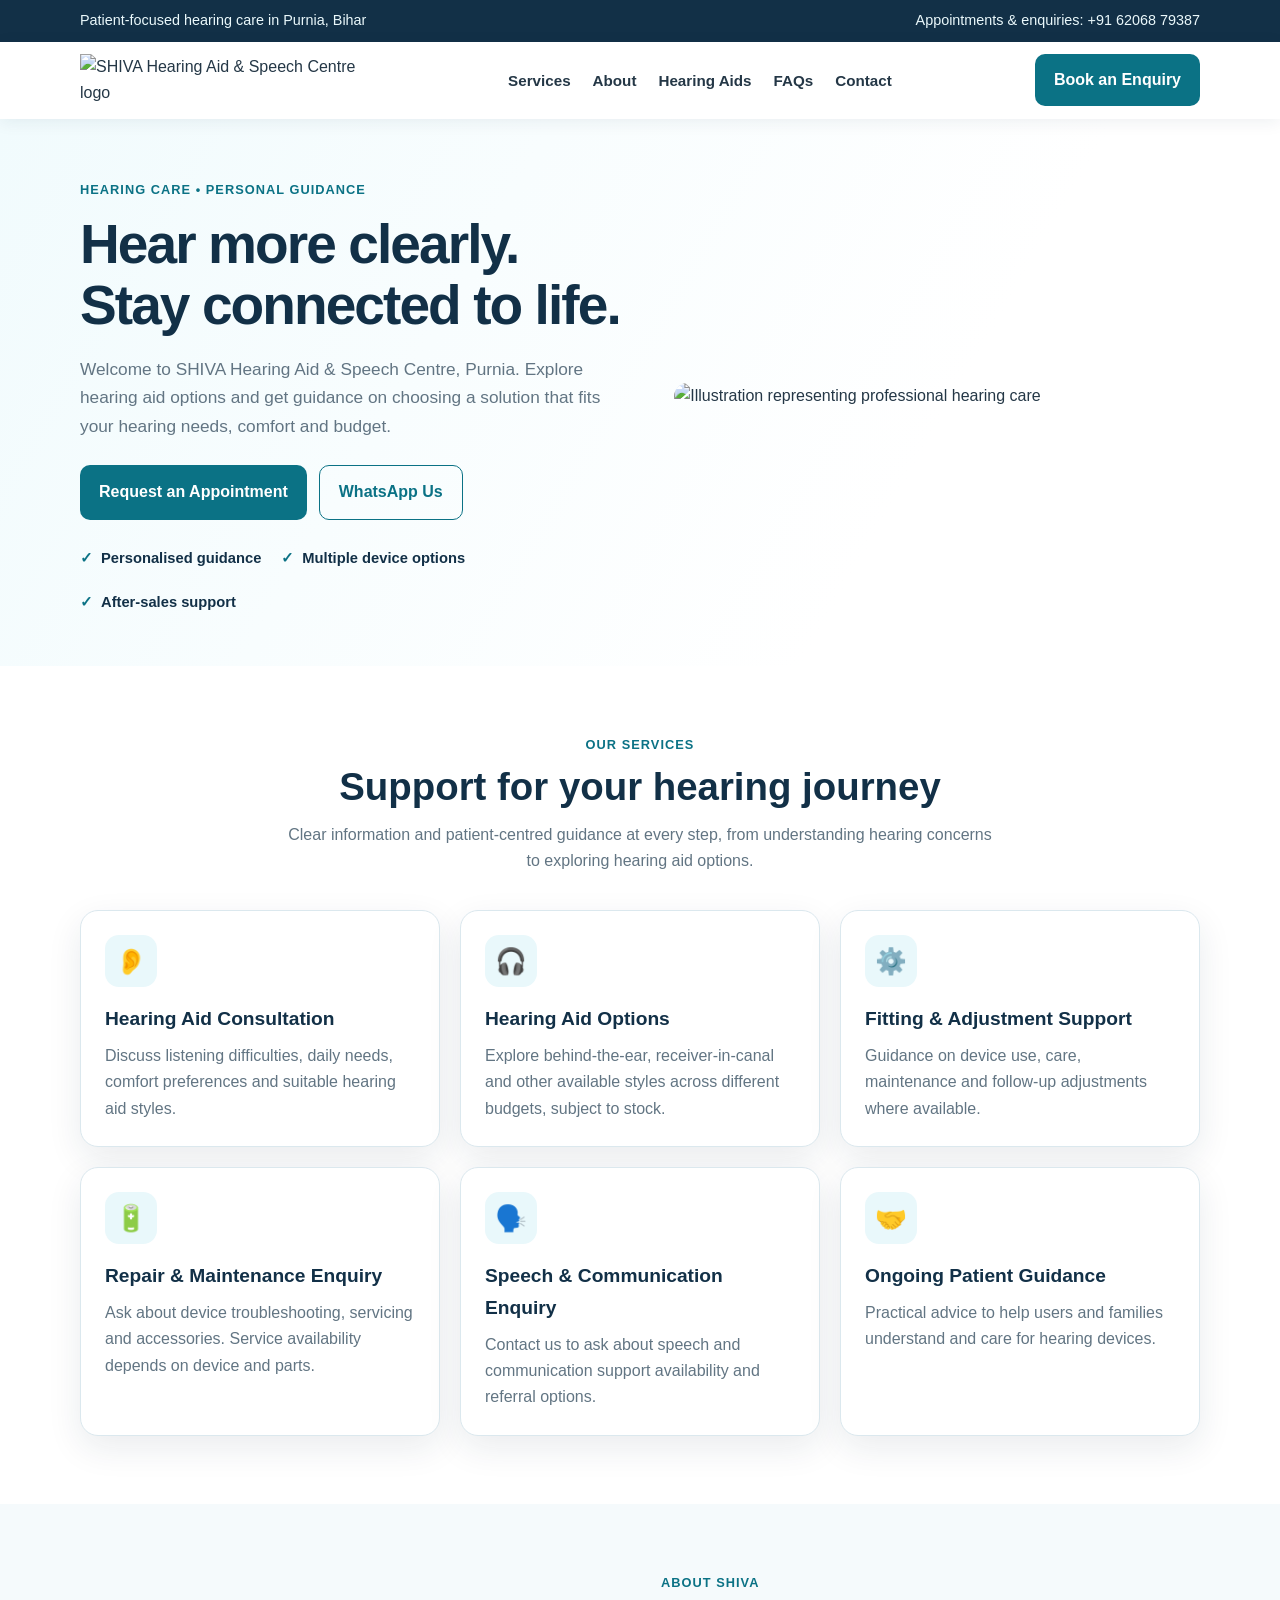
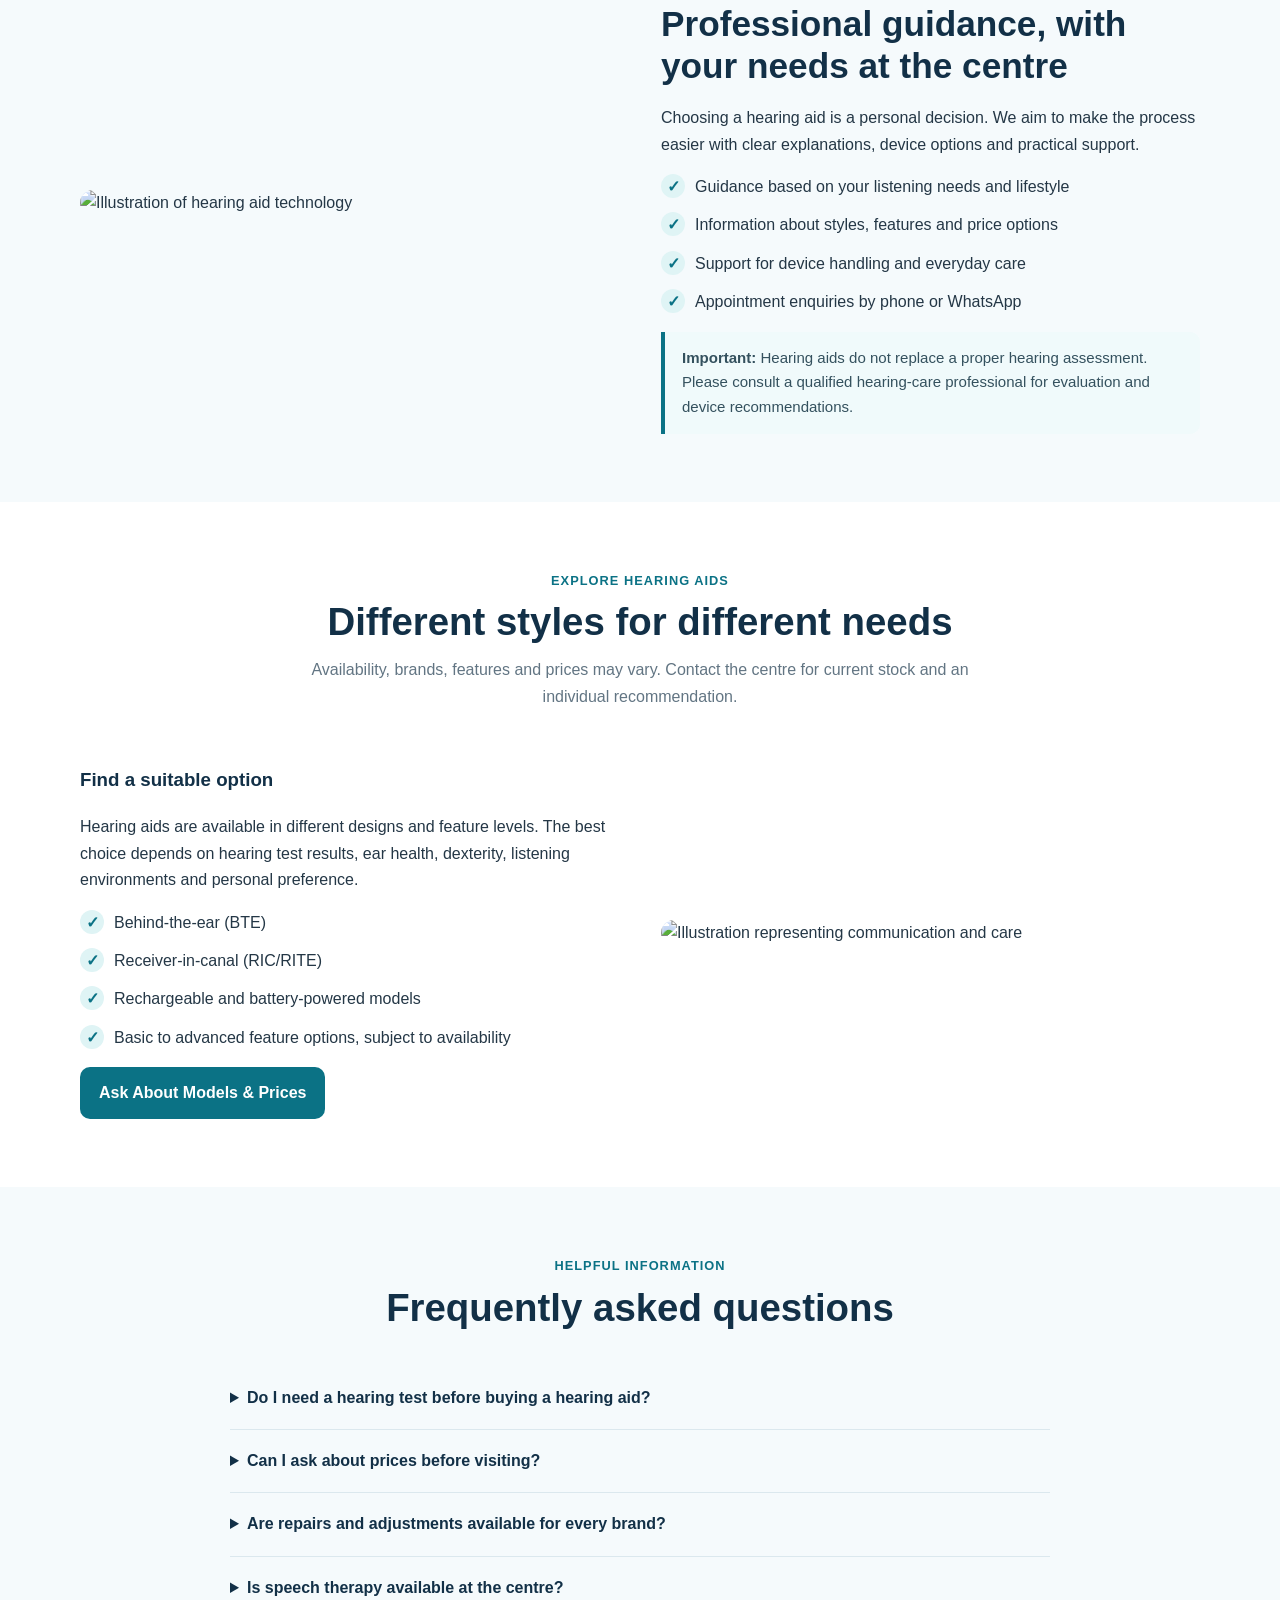
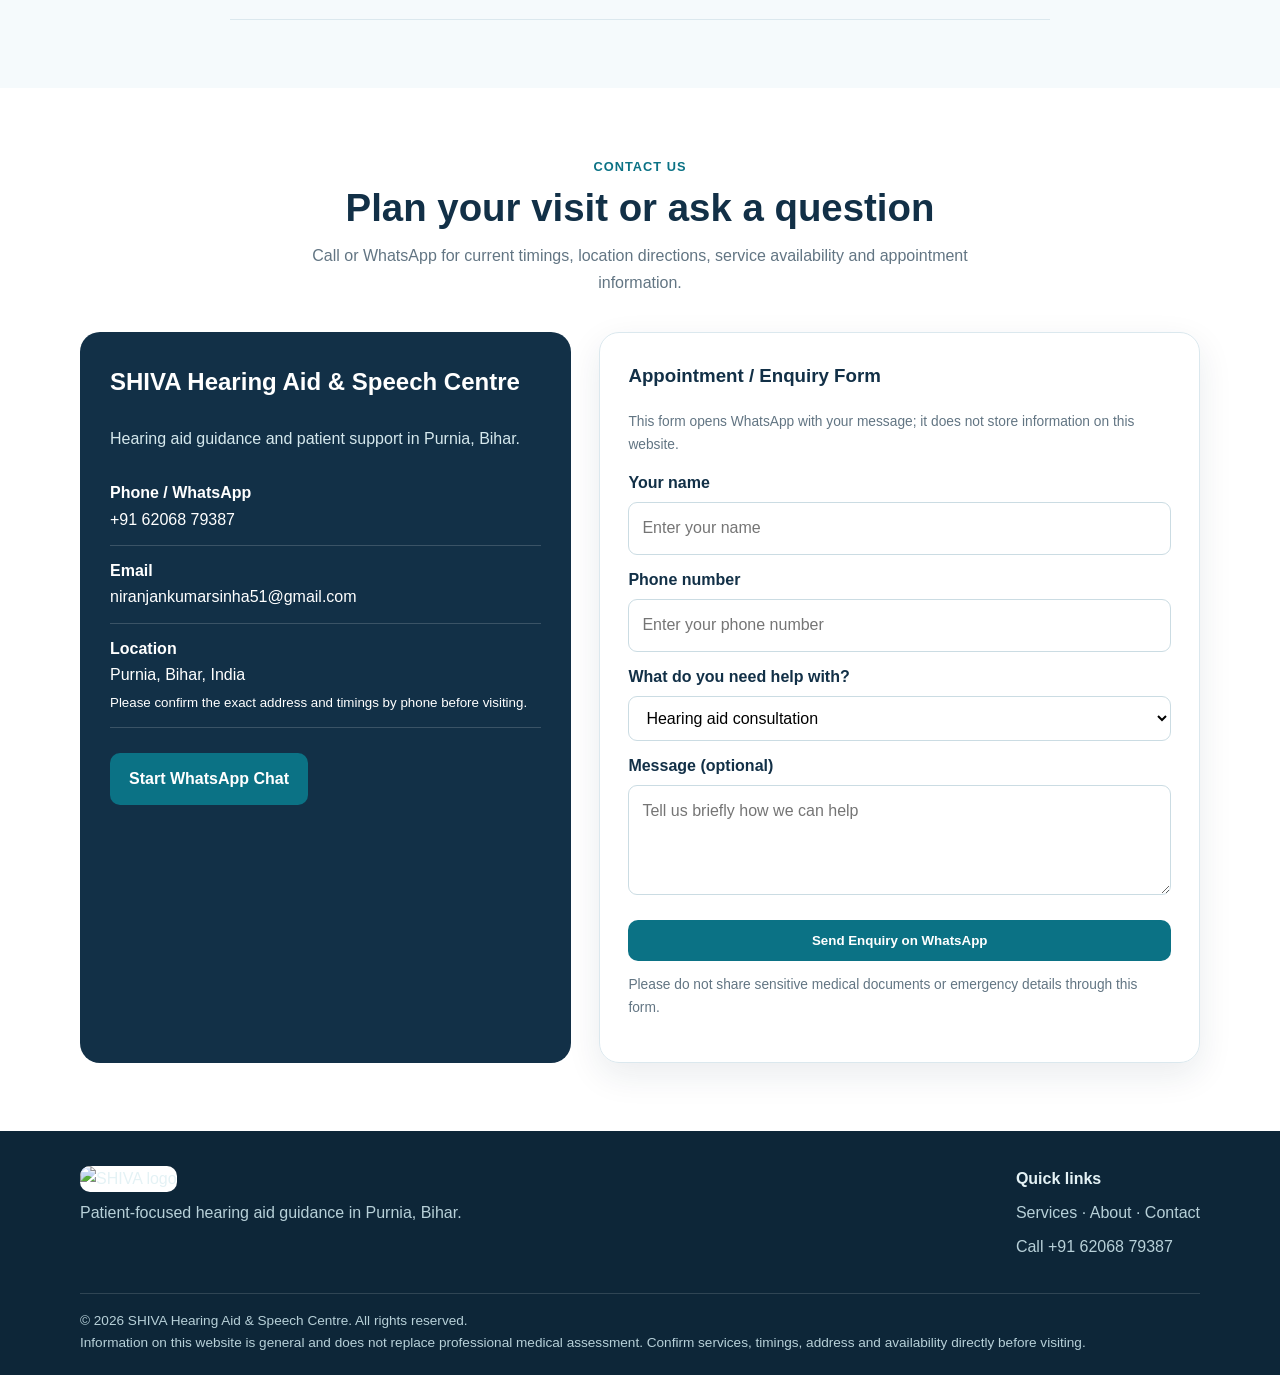
==== commit 109856dc: "Add files via upload" ====
--- a/index.html
+++ b/index.html
@@ -1,20 +1,67 @@
 <!doctype html>
-<html lang="en"><head><meta charset="utf-8"><meta name="viewport" content="width=device-width,initial-scale=1">
+<html lang="en">
+<head>
+<meta charset="utf-8">
+<meta name="viewport" content="width=device-width, initial-scale=1">
+<meta name="theme-color" content="#123047">
+<meta name="description" content="SHIVA Hearing Aid & Speech Centre in Purnia, Bihar. Hearing aid guidance, product information, fitting support and appointment enquiries.">
 <title>SHIVA Hearing Aid & Speech Centre | Purnia</title>
-<meta name="description" content="SHIVA Hearing Aid & Speech Centre in Purnia, Bihar. Hearing aid guidance and speech therapy enquiries. Call 6206879387.">
-<style>
-*{box-sizing:border-box}body{margin:0;font:17px/1.6 Arial,sans-serif;color:#102b40;background:#f2f6fc}header{background:#082b47;color:white;padding:16px 5%;position:sticky;top:0}.head{display:flex;align-items:center;gap:14px}.logo{width:62px;height:62px;border-radius:16px;background:#e7f8fb;color:#082b47;display:grid;place-items:center;text-align:center;font-weight:bold;font-size:17px;line-height:1.1;flex-shrink:0}.logo small{font-size:8px;letter-spacing:1px}h1{font-size:clamp(20px,3vw,29px);line-height:1.2;margin:0}nav{display:flex;gap:22px;margin-top:14px;flex-wrap:wrap}nav a{color:white;text-decoration:none;font-weight:bold}.hero{padding:55px 5%;background:linear-gradient(120deg,#073451,#078d9c);color:white}.wrap{max-width:1100px;margin:auto}.hero-grid{display:grid;grid-template-columns:1.3fr .7fr;gap:28px;align-items:center}.hero h2{font-size:clamp(34px,5vw,52px);line-height:1.1;margin:0}.hero p{color:#e0f7fa;font-size:19px}.btn{display:inline-block;padding:12px 17px;border-radius:11px;text-decoration:none;font-weight:bold;margin:5px}.white{background:white;color:#07506b}.green{background:#20b66b;color:white}.art{border:1px solid #ffffff66;border-radius:25px;background:#ffffff16;padding:15px;text-align:center}.section{padding:48px 5%}.section h2{text-align:center;font-size:clamp(28px,4vw,40px);margin:0 0 8px}.lead{text-align:center;color:#596b79;max-width:720px;margin:0 auto 28px;font-size:18px}.grid{display:grid;grid-template-columns:repeat(3,minmax(0,1fr));gap:18px}.card{background:white;border:1px solid #dce6ef;border-radius:20px;padding:22px;text-align:center}.card h3{margin:6px 0;font-size:23px}.card p{color:#596b79;margin:0}.device{width:100%;max-width:180px;height:110px;margin:auto;display:block}.contact{background:#082b47;color:white}.contact .lead{color:#d3e8f1}.contact .card{text-align:left;color:#102b40}.footer{text-align:center;background:#041e32;color:#d3e8f1;padding:18px;font-size:14px}@media(max-width:700px){.hero-grid{grid-template-columns:1fr}.art{max-width:360px;margin:auto}.grid{grid-template-columns:repeat(2,minmax(0,1fr))}}@media(max-width:470px){.grid{grid-template-columns:1fr}header{padding:13px 17px}.hero,.section{padding:38px 17px}.logo{width:54px;height:54px}}
-</style></head><body>
-<header><div class="head"><div class="logo">SHIVA<br><small>HEARING CARE</small></div><div><h1>SHIVA Hearing Aid &amp; Speech Centre</h1><div style="color:#c8eaf3;font-size:14px">Hearing Care • Speech Therapy Enquiries • Purnia, Bihar</div></div></div><nav><a href="#brands">Brands</a><a href="#services">Services</a><a href="#contact">Contact</a></nav></header>
-<section class="hero"><div class="wrap hero-grid"><div><h2>Hear Better.<br>Connect Better.</h2><p>Get guidance on hearing aid options, features and availability. Contact our centre in Purnia for enquiries and appointments.</p><a class="btn white" href="tel:+916206879387">Call: 6206879387</a><a class="btn green" href="https://wa.me/916206879387?text=Hello%20SHIVA%20Hearing%20Aid%20Centre">WhatsApp Enquiry</a></div><div class="art"><svg viewBox="0 0 300 210" width="100%" role="img" aria-label="Hearing aid illustration"><path d="M158 20C94 1 53 43 65 91c6 24 27 30 31 55 3 17 19 24 31 12 10-10-1-27-8-38-9-15-11-31-4-46 8-17 27-22 41-11 12 10 7 25 1 35" fill="none" stroke="#eafcff" stroke-width="17" stroke-linecap="round"/><rect x="167" y="75" width="42" height="84" rx="21" fill="#f5fdff" stroke="#8edce3" stroke-width="4"/><circle cx="188" cy="95" r="5" fill="#078d9c"/><path d="M181 124q7 7 14 0" fill="none" stroke="#078d9c" stroke-width="4" stroke-linecap="round"/><path d="M225 53q22 9 28 31M237 38q31 12 37 38" fill="none" stroke="#a8edf1" stroke-width="4" stroke-linecap="round"/></svg><strong>Hearing aid guidance and enquiries</strong></div></div></section>
-<section class="section" id="brands"><div class="wrap"><h2>International Hearing Aid Brands</h2><p class="lead">Ask us about models, features and availability from leading hearing-aid manufacturers.</p><div class="grid">
-<div class="card"><svg class="device" viewBox="0 0 180 110"><path d="M75 8C35 0 24 35 37 56c7 12 19 20 18 34-1 14 17 18 24 6 5-9-5-19-10-28-7-12-6-26 4-33 10-6 22 1 21 13" fill="none" stroke="#1c5876" stroke-width="11" stroke-linecap="round"/><rect x="98" y="48" width="27" height="49" rx="13" fill="#d5e6eb" stroke="#1c5876" stroke-width="3"/><circle cx="111" cy="61" r="3" fill="#078d9c"/></svg><h3>Phonak</h3><p>Ask about suitable models and features.</p></div>
-<div class="card"><svg class="device" viewBox="0 0 180 110"><path d="M75 8C35 0 24 35 37 56c7 12 19 20 18 34-1 14 17 18 24 6 5-9-5-19-10-28-7-12-6-26 4-33 10-6 22 1 21 13" fill="none" stroke="#4a5968" stroke-width="11" stroke-linecap="round"/><rect x="98" y="48" width="27" height="49" rx="13" fill="#e4e9ef" stroke="#4a5968" stroke-width="3"/><circle cx="111" cy="61" r="3" fill="#078d9c"/></svg><h3>Signia</h3><p>Ask about suitable models and features.</p></div>
-<div class="card"><svg class="device" viewBox="0 0 180 110"><path d="M75 8C35 0 24 35 37 56c7 12 19 20 18 34-1 14 17 18 24 6 5-9-5-19-10-28-7-12-6-26 4-33 10-6 22 1 21 13" fill="none" stroke="#18384e" stroke-width="11" stroke-linecap="round"/><rect x="98" y="48" width="27" height="49" rx="13" fill="#dce8ed" stroke="#18384e" stroke-width="3"/><circle cx="111" cy="61" r="3" fill="#078d9c"/></svg><h3>Oticon</h3><p>Ask about suitable models and features.</p></div>
-<div class="card"><svg class="device" viewBox="0 0 180 110"><path d="M75 8C35 0 24 35 37 56c7 12 19 20 18 34-1 14 17 18 24 6 5-9-5-19-10-28-7-12-6-26 4-33 10-6 22 1 21 13" fill="none" stroke="#76563f" stroke-width="11" stroke-linecap="round"/><rect x="98" y="48" width="27" height="49" rx="13" fill="#f0e2d6" stroke="#76563f" stroke-width="3"/><circle cx="111" cy="61" r="3" fill="#078d9c"/></svg><h3>Widex</h3><p>Ask about suitable models and features.</p></div>
-<div class="card"><svg class="device" viewBox="0 0 180 110"><path d="M75 8C35 0 24 35 37 56c7 12 19 20 18 34-1 14 17 18 24 6 5-9-5-19-10-28-7-12-6-26 4-33 10-6 22 1 21 13" fill="none" stroke="#225c65" stroke-width="11" stroke-linecap="round"/><rect x="98" y="48" width="27" height="49" rx="13" fill="#d5eceb" stroke="#225c65" stroke-width="3"/><circle cx="111" cy="61" r="3" fill="#078d9c"/></svg><h3>ReSound</h3><p>Ask about suitable models and features.</p></div>
-<div class="card"><svg class="device" viewBox="0 0 180 110"><path d="M75 8C35 0 24 35 37 56c7 12 19 20 18 34-1 14 17 18 24 6 5-9-5-19-10-28-7-12-6-26 4-33 10-6 22 1 21 13" fill="none" stroke="#303b55" stroke-width="11" stroke-linecap="round"/><rect x="98" y="48" width="27" height="49" rx="13" fill="#dfe2f0" stroke="#303b55" stroke-width="3"/><circle cx="111" cy="61" r="3" fill="#078d9c"/></svg><h3>Starkey</h3><p>Ask about suitable models and features.</p></div>
-</div><p class="lead" style="font-size:14px;margin-top:20px">Brand names are shown for enquiries. Availability may vary; please contact us to confirm.</p></div></section>
-<section class="section" id="services"><div class="wrap"><h2>Our Services</h2><p class="lead">Contact our centre for information and appointment enquiries.</p><div class="grid"><div class="card"><h3>🔊 Hearing Aid Guidance</h3><p>Discuss hearing aid types, features and available options.</p></div><div class="card"><h3>🗣️ Speech Therapy Enquiries</h3><p>Ask about speech and communication therapy services.</p></div><div class="card"><h3>📅 Appointment Enquiry</h3><p>Call or message us to ask about appointments and availability.</p></div></div></div></section>
-<section class="section contact" id="contact"><div class="wrap"><h2>Contact the Centre</h2><p class="lead">SHIVA Hearing Aid &amp; Speech Centre • Purnia, Bihar</p><div class="grid"><div class="card"><h3>Get in touch</h3><p><b>Phone:</b> <a href="tel:+916206879387">6206879387</a></p><p><b>Location:</b> Purnia, Bihar, India</p><a class="btn green" href="https://wa.me/916206879387?text=Hello%20SHIVA%20Centre">WhatsApp us</a></div><div class="card"><h3>Hearing aid enquiry</h3><p>Ask about options, features and current availability.</p><p><a href="https://wa.me/916206879387?text=Hello%2C%20I%20want%20to%20enquire%20about%20hearing%20aids">Send WhatsApp enquiry →</a></p></div></div></div></section>
-<footer class="footer">© 2026 SHIVA Hearing Aid &amp; Speech Centre • Purnia, Bihar</footer></body></html>+<link rel="icon" href="images/logo.svg" type="image/svg+xml">
+<link rel="stylesheet" href="styles.css">
+</head>
+<body>
+<div class="topbar"><div class="container"><span>Patient-focused hearing care in Purnia, Bihar</span><span>Appointments & enquiries: <a href="tel:+916206879387">+91 62068 79387</a></span></div></div>
+<header class="navbar"><div class="container nav-inner">
+<a class="brand" href="#home" aria-label="SHIVA home"><img src="images/logo.svg" alt="SHIVA Hearing Aid & Speech Centre logo"></a>
+<nav class="navlinks" aria-label="Main navigation"><a href="#services">Services</a><a href="#about">About</a><a href="#hearing-aids">Hearing Aids</a><a href="#faq">FAQs</a><a href="#contact">Contact</a></nav>
+<a class="btn" href="#contact">Book an Enquiry</a>
+</div></header>
+<main>
+<section class="hero" id="home"><div class="container hero-grid"><div>
+<div class="eyebrow">Hearing care • Personal guidance</div>
+<h1>Hear more clearly. Stay connected to life.</h1>
+<p>Welcome to SHIVA Hearing Aid & Speech Centre, Purnia. Explore hearing aid options and get guidance on choosing a solution that fits your hearing needs, comfort and budget.</p>
+<div class="actions"><a class="btn" href="#contact">Request an Appointment</a><a class="btn btn-outline" href="https://wa.me/916206879387" target="_blank" rel="noopener">WhatsApp Us</a></div>
+<div class="trust-row"><span>Personalised guidance</span><span>Multiple device options</span><span>After-sales support</span></div>
+</div><img src="images/hero-clinic.svg" alt="Illustration representing professional hearing care"></div></section>
+
+<section class="section" id="services"><div class="container"><div class="section-head"><div class="eyebrow">Our services</div><h2>Support for your hearing journey</h2><p>Clear information and patient-centred guidance at every step, from understanding hearing concerns to exploring hearing aid options.</p></div>
+<div class="cards">
+<article class="card"><div class="icon">👂</div><h3>Hearing Aid Consultation</h3><p>Discuss listening difficulties, daily needs, comfort preferences and suitable hearing aid styles.</p></article>
+<article class="card"><div class="icon">🎧</div><h3>Hearing Aid Options</h3><p>Explore behind-the-ear, receiver-in-canal and other available styles across different budgets, subject to stock.</p></article>
+<article class="card"><div class="icon">⚙️</div><h3>Fitting & Adjustment Support</h3><p>Guidance on device use, care, maintenance and follow-up adjustments where available.</p></article>
+<article class="card"><div class="icon">🔋</div><h3>Repair & Maintenance Enquiry</h3><p>Ask about device troubleshooting, servicing and accessories. Service availability depends on device and parts.</p></article>
+<article class="card"><div class="icon">🗣️</div><h3>Speech & Communication Enquiry</h3><p>Contact us to ask about speech and communication support availability and referral options.</p></article>
+<article class="card"><div class="icon">🤝</div><h3>Ongoing Patient Guidance</h3><p>Practical advice to help users and families understand and care for hearing devices.</p></article>
+</div></div></section>
+
+<section class="section soft" id="about"><div class="container split"><img src="images/hearing-aid-illustration.svg" alt="Illustration of hearing aid technology"><div><div class="eyebrow">About SHIVA</div><h2>Professional guidance, with your needs at the centre</h2><p>Choosing a hearing aid is a personal decision. We aim to make the process easier with clear explanations, device options and practical support.</p><ul class="checklist"><li>Guidance based on your listening needs and lifestyle</li><li>Information about styles, features and price options</li><li>Support for device handling and everyday care</li><li>Appointment enquiries by phone or WhatsApp</li></ul><div class="notice"><strong>Important:</strong> Hearing aids do not replace a proper hearing assessment. Please consult a qualified hearing-care professional for evaluation and device recommendations.</div></div></div></section>
+
+<section class="section" id="hearing-aids"><div class="container"><div class="section-head"><div class="eyebrow">Explore hearing aids</div><h2>Different styles for different needs</h2><p>Availability, brands, features and prices may vary. Contact the centre for current stock and an individual recommendation.</p></div>
+<div class="split"><div><h3 style="color:#123047">Find a suitable option</h3><p>Hearing aids are available in different designs and feature levels. The best choice depends on hearing test results, ear health, dexterity, listening environments and personal preference.</p><ul class="checklist"><li>Behind-the-ear (BTE)</li><li>Receiver-in-canal (RIC/RITE)</li><li>Rechargeable and battery-powered models</li><li>Basic to advanced feature options, subject to availability</li></ul><a class="btn" href="#contact">Ask About Models & Prices</a></div><img src="images/speech-care-illustration.svg" alt="Illustration representing communication and care"></div></div></section>
+
+<section class="section soft" id="faq"><div class="container"><div class="section-head"><div class="eyebrow">Helpful information</div><h2>Frequently asked questions</h2></div><div class="faq">
+<details><summary>Do I need a hearing test before buying a hearing aid?</summary><p>Yes. A proper hearing assessment helps determine the type and degree of hearing loss and supports an appropriate recommendation. Sudden hearing loss needs urgent medical assessment.</p></details>
+<details><summary>Can I ask about prices before visiting?</summary><p>Yes. Call or message us with your preferred budget and device needs. Current models, prices and stock should be confirmed directly with the centre.</p></details>
+<details><summary>Are repairs and adjustments available for every brand?</summary><p>Serviceability depends on the brand, model, fault and availability of parts. Contact us with the device details before visiting.</p></details>
+<details><summary>Is speech therapy available at the centre?</summary><p>Please contact the centre to confirm current speech therapy availability, schedule and appointment options before visiting.</p></details>
+</div></div></section>
+
+<section class="section" id="contact"><div class="container"><div class="section-head"><div class="eyebrow">Contact us</div><h2>Plan your visit or ask a question</h2><p>Call or WhatsApp for current timings, location directions, service availability and appointment information.</p></div>
+<div class="contact-grid"><div class="contact-box"><h3>SHIVA Hearing Aid & Speech Centre</h3><p>Hearing aid guidance and patient support in Purnia, Bihar.</p><div class="contact-item"><strong>Phone / WhatsApp</strong><br><a href="tel:+916206879387">+91 62068 79387</a></div><div class="contact-item"><strong>Email</strong><br><a href="mailto:niranjankumarsinha51@gmail.com">niranjankumarsinha51@gmail.com</a></div><div class="contact-item"><strong>Location</strong><br>Purnia, Bihar, India<br><small>Please confirm the exact address and timings by phone before visiting.</small></div><div class="actions"><a class="btn" href="https://wa.me/916206879387" target="_blank" rel="noopener">Start WhatsApp Chat</a></div></div>
+<div class="form-box"><h3 style="margin-top:0;color:#123047">Appointment / Enquiry Form</h3><p class="form-note">This form opens WhatsApp with your message; it does not store information on this website.</p><form id="enquiry-form"><label for="name">Your name</label><input id="name" name="name" autocomplete="name" required placeholder="Enter your name"><label for="phone">Phone number</label><input id="phone" name="phone" inputmode="tel" autocomplete="tel" required placeholder="Enter your phone number"><label for="service">What do you need help with?</label><select id="service" name="service"><option>Hearing aid consultation</option><option>Hearing aid price / models</option><option>Repair or maintenance</option><option>Speech therapy availability</option><option>Other enquiry</option></select><label for="message">Message (optional)</label><textarea id="message" name="message" placeholder="Tell us briefly how we can help"></textarea><button class="btn" type="submit" style="margin-top:16px;width:100%">Send Enquiry on WhatsApp</button></form><p class="form-note">Please do not share sensitive medical documents or emergency details through this form.</p></div></div></div></section>
+</main>
+<footer><div class="container"><div class="foot-grid"><div><img src="images/logo.svg" alt="SHIVA logo" style="width:260px;max-width:75vw;background:white;border-radius:10px"><p>Patient-focused hearing aid guidance in Purnia, Bihar.</p></div><div><strong>Quick links</strong><p><a href="#services">Services</a> · <a href="#about">About</a> · <a href="#contact">Contact</a></p><p><a href="tel:+916206879387">Call +91 62068 79387</a></p></div></div><div class="footer-small">© <span id="year"></span> SHIVA Hearing Aid & Speech Centre. All rights reserved. <br>Information on this website is general and does not replace professional medical assessment. Confirm services, timings, address and availability directly before visiting.</div></div></footer>
+<script>
+document.getElementById('year').textContent = new Date().getFullYear();
+document.getElementById('enquiry-form').addEventListener('submit', function(e){
+  e.preventDefault();
+  const name = document.getElementById('name').value.trim();
+  const phone = document.getElementById('phone').value.trim();
+  const service = document.getElementById('service').value;
+  const message = document.getElementById('message').value.trim();
+  const text = `Hello SHIVA Hearing Aid & Speech Centre,%0AName: ${encodeURIComponent(name)}%0APhone: ${encodeURIComponent(phone)}%0AEnquiry: ${encodeURIComponent(service)}%0AMessage: ${encodeURIComponent(message)}`;
+  window.open('https://wa.me/916206879387?text=' + text, '_blank', 'noopener');
+});
+</script>
+</body></html>
--- a/styles.css
+++ b/styles.css
@@ -0,0 +1,4 @@
+:root{--navy:#123047;--teal:#0b7285;--aqua:#e9f8fb;--text:#243746;--muted:#627583;--white:#fff;--line:#dbe8ee;--shadow:0 12px 35px rgba(18,48,71,.09)}
+*{box-sizing:border-box}html{scroll-behavior:smooth}body{margin:0;font-family:Arial,Helvetica,sans-serif;color:var(--text);line-height:1.65;background:#fff}a{color:inherit;text-decoration:none}.container{width:min(1120px,92%);margin:auto}.topbar{background:var(--navy);color:#eaf8fb;font-size:.9rem;padding:9px 0}.topbar .container{display:flex;justify-content:space-between;gap:12px;flex-wrap:wrap}.navbar{background:#fff;position:sticky;top:0;z-index:10;box-shadow:0 3px 16px rgba(18,48,71,.07)}.nav-inner{display:flex;align-items:center;justify-content:space-between;gap:20px;padding:12px 0}.brand img{width:285px;max-width:60vw;display:block}.navlinks{display:flex;align-items:center;gap:22px;font-size:.95rem;font-weight:600}.navlinks a:hover{color:var(--teal)}.btn{display:inline-flex;align-items:center;justify-content:center;gap:8px;background:var(--teal);color:white;padding:13px 19px;border-radius:10px;font-weight:700;border:0;cursor:pointer}.btn:hover{background:#075c6b}.btn-outline{background:transparent;border:1px solid var(--teal);color:var(--teal)}.hero{background:linear-gradient(120deg,#f1fbfd 0%,#fff 70%);padding:60px 0 52px}.hero-grid{display:grid;grid-template-columns:1.03fr .97fr;align-items:center;gap:36px}.eyebrow{color:var(--teal);font-weight:800;letter-spacing:.08em;text-transform:uppercase;font-size:.8rem}.hero h1{font-size:clamp(2.1rem,4.3vw,3.6rem);line-height:1.12;color:var(--navy);margin:14px 0 18px;letter-spacing:-.035em}.hero p{font-size:1.08rem;color:var(--muted);max-width:570px}.hero img{width:100%;border-radius:24px;display:block}.actions{display:flex;gap:12px;flex-wrap:wrap;margin-top:25px}.trust-row{display:flex;gap:20px;flex-wrap:wrap;margin-top:26px;color:var(--navy);font-weight:700;font-size:.92rem}.trust-row span:before{content:"✓";color:var(--teal);margin-right:8px}.section{padding:68px 0}.section.soft{background:#f5fafc}.section-head{text-align:center;max-width:720px;margin:0 auto 36px}.section-head h2{font-size:clamp(1.8rem,3vw,2.5rem);line-height:1.2;color:var(--navy);margin:8px 0 12px}.section-head p{color:var(--muted);margin:0}.cards{display:grid;grid-template-columns:repeat(3,1fr);gap:20px}.card{border:1px solid var(--line);border-radius:18px;padding:24px;background:white;box-shadow:var(--shadow)}.card .icon{width:52px;height:52px;border-radius:14px;background:var(--aqua);display:grid;place-items:center;font-size:1.6rem;margin-bottom:16px}.card h3{margin:0 0 8px;color:var(--navy);font-size:1.2rem}.card p{color:var(--muted);margin:0}.split{display:grid;grid-template-columns:1fr 1fr;gap:42px;align-items:center}.split img{width:100%;border-radius:22px}.split h2{font-size:2.2rem;line-height:1.2;color:var(--navy);margin:10px 0 18px}.checklist{padding:0;list-style:none}.checklist li{margin:12px 0}.checklist li:before{content:"✓";display:inline-grid;place-items:center;background:#dff4f5;color:var(--teal);font-weight:bold;border-radius:50%;width:24px;height:24px;margin-right:10px}.notice{border-left:4px solid var(--teal);padding:14px 17px;background:#f0fafb;border-radius:0 10px 10px 0;color:#34515e;font-size:.94rem}.contact-grid{display:grid;grid-template-columns:.9fr 1.1fr;gap:28px}.contact-box{background:var(--navy);color:white;border-radius:20px;padding:30px}.contact-box h3{font-size:1.5rem;margin-top:0}.contact-box p{color:#d5e8ed}.contact-item{padding:12px 0;border-bottom:1px solid rgba(255,255,255,.17)}.contact-item:last-child{border:0}.form-box{border:1px solid var(--line);border-radius:20px;padding:28px;box-shadow:var(--shadow)}label{display:block;font-weight:700;color:var(--navy);margin:12px 0 6px}input,select,textarea{width:100%;padding:12px 13px;border:1px solid #cbdce3;border-radius:9px;font:inherit;background:#fff}textarea{min-height:110px;resize:vertical}.form-note{font-size:.86rem;color:var(--muted)}.faq{max-width:820px;margin:auto}.faq details{padding:18px 0;border-bottom:1px solid var(--line)}.faq summary{cursor:pointer;font-weight:700;color:var(--navy)}.faq details p{color:var(--muted)}footer{background:#0d2638;color:#e4f2f5;padding:35px 0 20px}footer .foot-grid{display:flex;justify-content:space-between;gap:25px;flex-wrap:wrap}footer p{color:#b7d0d8;margin:8px 0}.footer-small{border-top:1px solid rgba(255,255,255,.14);margin-top:24px;padding-top:16px;font-size:.85rem;color:#b7d0d8}.mobile-menu{display:none}
+@media(max-width:820px){.navlinks{display:none}.hero{padding:38px 0}.hero-grid,.split,.contact-grid{grid-template-columns:1fr}.hero-grid{gap:22px}.hero h1{font-size:2.4rem}.cards{grid-template-columns:1fr 1fr}.split{gap:26px}.section{padding:52px 0}.brand img{width:245px}}
+@media(max-width:540px){.cards{grid-template-columns:1fr}.topbar .container{font-size:.8rem}.hero h1{font-size:2.1rem}.actions .btn{width:100%}.card{padding:21px}.form-box,.contact-box{padding:22px}}
